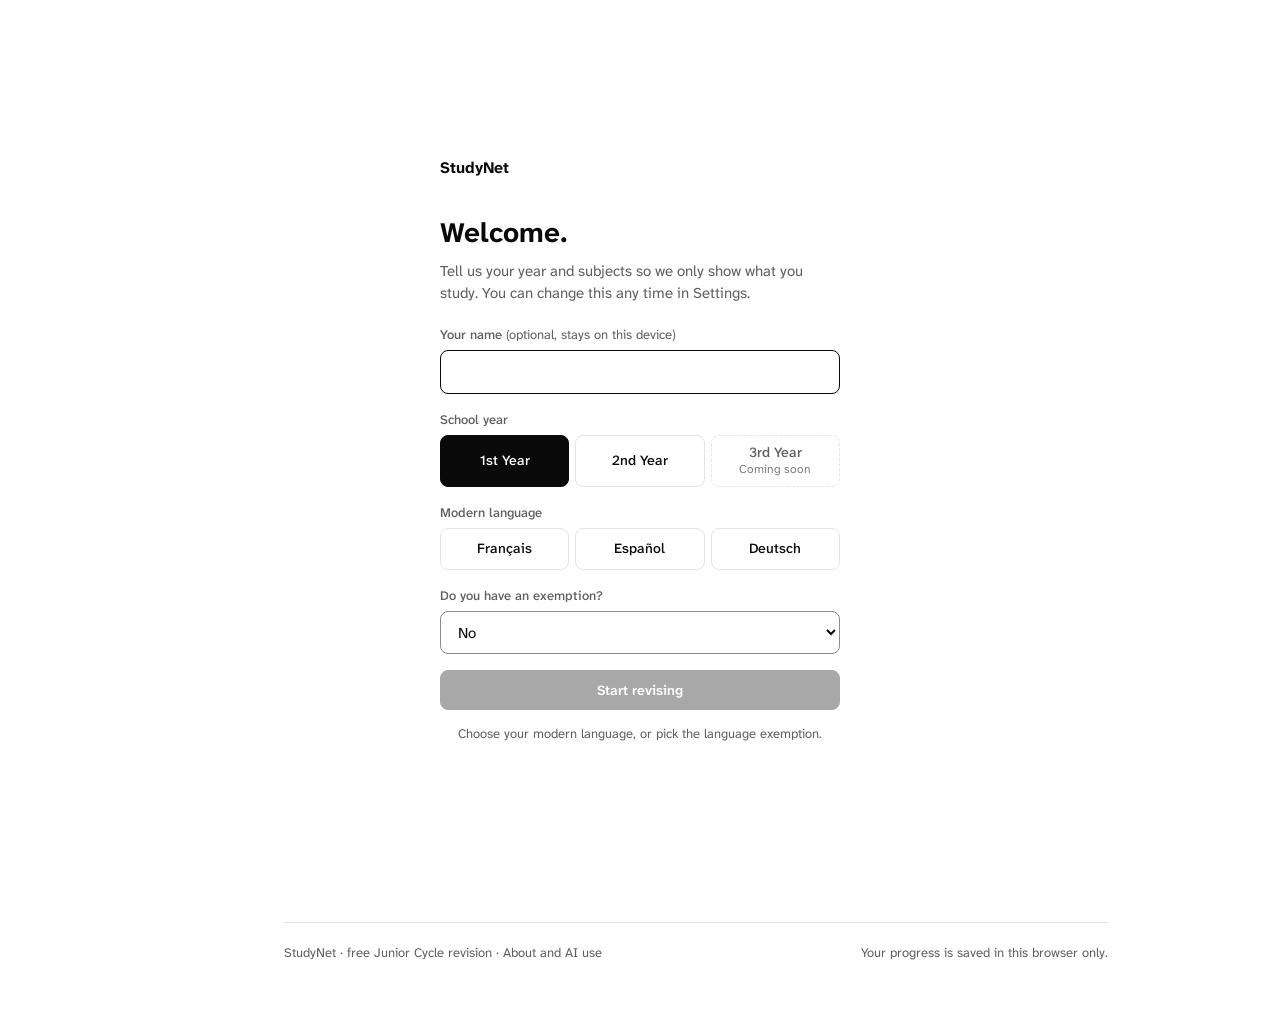
==== index.html @ ca3cd3a5 "Practice: clearing a box forgets its saved answer; clearer binse tosaigh hint Co-Authored-By: Claude" ====
<!DOCTYPE html>
<html lang="en">
<head>
<meta charset="UTF-8">
<meta name="viewport" content="width=device-width,initial-scale=1,viewport-fit=cover">
<title>StudyNet</title>
<meta name="description" content="Junior Cycle revision: notes, flashcards, quizzes and practice for each assessment.">
<link rel="manifest" href="manifest.json">
<link rel="icon" type="image/png" sizes="192x192" href="icons/icon-192.png">
<link rel="apple-touch-icon" href="icons/apple-touch-icon.png">
<meta name="theme-color" content="#ffffff">
<meta name="apple-mobile-web-app-capable" content="yes">
<meta name="apple-mobile-web-app-status-bar-style" content="default">
<link rel="preconnect" href="https://fonts.googleapis.com">
<link rel="preconnect" href="https://fonts.gstatic.com" crossorigin>
<link href="https://fonts.googleapis.com/css2?family=Atkinson+Hyperlegible+Next:wght@400..700&display=swap" rel="stylesheet">
<link rel="stylesheet" href="app.css?v=44">
<script src="shared.js?v=44"></script>
<script src="subject.js?v=44"></script>
<script src="maths.js?v=44"></script>
</head>
<body>
<noscript><p style="padding:2rem">StudyNet needs JavaScript to run.</p></noscript>

<main class="main" id="main">
  <div class="page">
    <header class="ph">
      <h1 id="greet">Hello.</h1>
      <p id="greet-sub"></p>
    </header>

    <section id="continue" class="hidden" style="margin-bottom:2.75rem"></section>

    <section class="section">
      <h2 class="h2">Your subjects <small id="subjects-note"></small></h2>
      <div class="rows" id="subjects"></div>
      <p class="muted-line" id="subjects-extra"></p>
    </section>

    <section class="section" id="qq-section">
      <h2 class="h2">Quick quiz <small>8 mixed questions from your subjects</small></h2>
      <div class="quiz">
        <div id="qq-live">
          <div class="quiz-head"><b id="qq-subject"></b><span class="num" id="qq-count"></span></div>
          <div class="progress"><i id="qq-prog" style="width:0%"></i></div>
          <div class="quiz-body"><div class="quiz-q" id="qq-q"></div><div class="opts" id="qq-opts"></div></div>
          <div class="quiz-foot"><span class="quiz-fb" id="qq-fb" role="status"></span><button type="button" class="btn primary hidden" id="qq-next"></button></div>
        </div>
        <div class="result hidden" id="qq-result" role="status"><h3 class="num" id="qq-score"></h3><p id="qq-msg"></p><button type="button" class="btn" id="qq-again"></button></div>
      </div>
    </section>

    <footer class="foot"><span>StudyNet · free Junior Cycle revision · <a class="link" href="about.html">About and AI use</a></span><span>Your progress is saved in this browser only.</span></footer>
  </div>
</main>

<!-- First-run setup -->
<div id="welcome" class="overlay full hidden">
  <div class="dialog" role="dialog" aria-modal="true" aria-labelledby="welcome-h">
    <div class="welcome-brand">StudyNet</div>
    <h1 class="welcome-h" id="welcome-h">Welcome.</h1>
    <p class="lead">Tell us your year and subjects so we only show what you study. You can change this any time in Settings.</p>
    <div id="welcome-fields"></div>
    <button type="button" class="btn primary block" id="welcome-go" disabled>Start revising</button>
    <p class="muted-line" id="welcome-hint" style="text-align:center">Choose your modern language, or pick the language exemption.</p>
  </div>
</div>

<!-- What's new -->
<div id="changelog" class="overlay hidden">
  <div class="dialog" role="dialog" aria-modal="true" aria-labelledby="cl-h" style="max-width:460px">
    <h2 id="cl-h">What’s new</h2>
    <p class="lead">November 2026</p>
    <div class="cl">
      <h3>Just added</h3>
      <ul>
        <li><b>Learn your paragraphs off by heart.</b> In the Français and Gaeilge run-throughs, press <b>Learn it off by heart</b>: read and listen, first letters only, fill the gaps, then write it from memory and see every word you missed.</li>
        <li><b>Gaeilge: exam run-through.</b> In An Scrúdú, check yourself on Spás, gramadach, mé féin and ceistfhocail, then get your two Spás answers ready with instant checks for séimhiú, urú and ag / ar.</li>
        <li><b>English is here</b> for 2nd Year: comprehension (what / how / why, parts of speech, sound images), notes on both Heaney poems, and descriptive writing from a picture prompt.</li>
        <li><b>Français: exam run-through.</b> In L’examen, work through everything on the November test, with a quick check for each part. Then get your paragraphs ready: tick off what your teacher asked for, add a photo of your copy, and check your French.</li>
        <li><b>Clearer maths steps.</b> The worked examples in Skills now say exactly what to multiply and why, step by step.</li>
        <li><b>Fairer marking.</b> Written answers get part marks for each point, and the right answer with a note in brackets now counts.</li>
        <li><b>Build your own practice exam:</b> choose how many questions, how long each one is, which kinds of question, your own time limit, and whether a calculator is allowed.</li>
        <li>A new, realistic <b>calculator</b>, with a screen that shows numbers the way a real one does. On a laptop it sits beside the page so it never covers a question.</li>
        <li><b>Maths</b> is here: practise every algebra skill from class with a new question each time, hints and worked examples, and move up from Learning to Mastered. Type answers any correct way: (x + 2)(x + 3) and (x+3)(x+2) both count.</li>
        <li><b>Practice exams</b> for every subject, laid out like your class tests. Pick your topics and length, sit the paper with or without a timer, then get it back marked like a real test, with your Junior Cycle descriptor.</li>
        <li>Maths papers give <b>method marks</b> for correct working, even if your final answer is wrong.</li>
        <li>Written answers and maths working can be marked by AI against the marking scheme. Otherwise, you tick off the scheme yourself.</li>
        <li>Science: a <b>periodic table</b> with Bohr diagrams for the first 20 elements, and much more on the structure of the atom.</li>
        <li>A <b>calculator</b> on every page: it's in the menu.</li>
        <li>A new <a class="link" href="about.html">About</a> page explains exactly how StudyNet was made and how AI is used.</li>
        <li>Each subject has its own logo and colour, and a new, easier-to-read font.</li>
      </ul>
      <h3>2nd Year</h3>
      <ul>
        <li>2nd Year content for <b>Gaeilge, Français, History, Geography and Science</b>, built around this term’s November assessments.</li>
        <li>In 2nd Year mode you can still switch back to your 1st Year topics on each subject.</li>
        <li>New <b>Notes</b> pages for each topic, plus timelines in History.</li>
      </ul>
      <h3>Easier to use</h3>
      <ul>
        <li>Jump straight to any of your subjects from the side menu (or the menu button on your phone).</li>
        <li>The home page takes you back to exactly where you left off.</li>
        <li>Open Settings from any page.</li>
        <li>Practice has a <b>Check answers</b> button and shows the right answer if you get one wrong.</li>
      </ul>
    </div>
    <div class="dialog-actions"><button type="button" class="btn primary" id="cl-ok">Got it</button></div>
  </div>
</div>

<script src="data/irish.js?v=44"></script>
<script src="data/french.js?v=44"></script>
<script src="data/history.js?v=44"></script>
<script src="data/geography.js?v=44"></script>
<script src="data/science.js?v=44"></script>
<script src="data/maths.js?v=44"></script>
<script src="data/english.js?v=44"></script>
<script>if (SN.secretUnlocked()) document.write('<script src="data/business.js?v=44"><\/script>'); // secret subject: only fetched once unlocked</script>
<script>
(function () {
  'use strict';
  var $ = function (id) { return document.getElementById(id); };
  var esc = SN.escHtml, ic = SN.ic;
  var profile = SN.getProfile();
  var SETUP_VER = '1';
  var CHANGELOG_VER = '2026-11-11-v2';

  SN.mountShell('home');

  /* ── Greeting ───────────────────────────────────────────── */
  function greet() {
    var h = new Date().getHours(), part = h < 12 ? 'morning' : h < 17 ? 'afternoon' : 'evening';
    $('greet').textContent = 'Good ' + part + (profile.name ? ', ' + profile.name : '') + '.';
    var bits = [SN.YEAR_NAMES[profile.yearMode]];
    if (profile.exempt !== 'language') bits.push(SN.LANG_NAMES[profile.lang || 'fr']);
    var s = SN.getStreak();
    bits.push(s.count ? s.count + '-day streak' : (s.studiedToday ? 'Studied today' : 'Answer a question to start a streak'));
    $('greet-sub').textContent = bits.join(' · ');
  }

  /* ── Continue where you left off ────────────────────────── */
  var MODE_LABEL = { notes: 'Notes', flashcards: 'Flashcards', quiz: 'Quiz', match: 'Match', timeline: 'Timeline', practice: 'Practice' };
  function renderContinue(my) {
    var last = SN.readJSON('sn_last', null), box = $('continue');
    var s = last && my.open.filter(function (x) { return x.id === last.subject; })[0];
    if (!s || SN.yearsFor(s, profile).indexOf(last.year) < 0) { box.classList.add('hidden'); return; }
    var href = s.href + '?y=' + last.year + '#t=' + encodeURIComponent(last.topic) + '&m=' + encodeURIComponent(last.mode);
    box.innerHTML = '<a class="row featured" href="' + href + '">' +
      SN.logo(s, 'md') +
      '<span class="row-body"><span class="row-title">Continue where you left off</span>' +
      '<span class="row-desc">' + esc(s.name) + ' · ' + esc(last.topicLabel || '') + ' · ' + (MODE_LABEL[last.mode] || '') + '</span></span>' +
      ic('chevron-right', 'icon row-chev') + '</a>';
    box.classList.remove('hidden');
  }

  /* ── Subjects ───────────────────────────────────────────── */
  function renderSubjects(my) {
    $('subjects-note').textContent = SN.YEAR_NAMES[profile.yearMode] + (profile.yearMode === '2' ? ' (1st Year topics included)' : '');
    $('subjects').innerHTML = my.open.map(function (s) {
      var y = SN.defaultYear(s, profile), data = window.SN_DATA[s.id], Y = data && data.years[y];
      var sc = SN.subjectScore(s, profile);
      var desc = Y ? (Y.topics || []).filter(function (t) { return !t.info; }).map(function (t) { return t.label; }).join(' · ') : '';
      if (sc && !sc.c) sc = null; // opened but nothing correct yet
      var unit = sc && sc.u ? sc.u : 'correct', unitLong = sc && sc.u ? sc.u : 'practice answers correct';
      var end = sc && sc.t
        ? '<span class="row-score"><b class="num">' + sc.c + '</b> / <span class="num">' + sc.t + '</span> ' + esc(unit) + '</span><span class="bar" aria-hidden="true"><i style="width:' + Math.round(sc.c / sc.t * 100) + '%"></i></span>'
        : '<span class="row-score">No practice yet</span>';
      return '<a class="row" href="' + s.href + '" data-sc="' + s.id + '">' +
        SN.logo(s, 'md') +
        '<span class="row-body"><span class="row-title">' + esc(s.name) + '</span><span class="row-desc">' + esc(desc) + '</span>' +
        '<span class="row-meta">' + (sc && sc.t ? '<b class="num">' + sc.c + '</b> / <span class="num">' + sc.t + '</span> ' + esc(unitLong) : 'No practice yet') + '</span></span>' +
        '<span class="row-end" aria-label="' + (sc && sc.t ? sc.c + ' of ' + sc.t + ' ' + unitLong : 'No practice answers yet') + '">' + end + '</span>' +
        ic('chevron-right', 'icon row-chev') + '</a>';
    }).join('');
    var extra = [];
    if (my.soon.length) extra.push('Coming soon: ' + my.soon.map(function (s) { return '<b>' + esc(s.name) + '</b>'; }).join(', ') + '.');
    my.hidden.forEach(function (h) {
      extra.push('<b>' + esc(h.s.name) + '</b> is hidden because of your ' + (h.why === 'irish' ? 'Irish' : 'modern language') + ' exemption. ' +
        '<a class="link" href="' + h.s.href + '">Open it anyway</a> or <button type="button" class="link" data-sn="settings" style="color:var(--fg)">change Settings</button>.');
    });
    $('subjects-extra').innerHTML = extra.join(' ');
    $('subjects-extra').classList.toggle('hidden', !extra.length);
  }

  /* ── Quick quiz (built from the same data as the subject pages) ── */
  var qq = [], qi = 0, qs = 0;
  function qqStart() {
    var my = SN.mySubjects(profile), pool = [];
    my.open.forEach(function (s) {
      var data = window.SN_DATA[s.id], Y = data && data.years[SN.defaultYear(s, profile)];
      if (!Y || !Y.quizzes) return;
      Object.keys(Y.quizzes).forEach(function (k) {
        var set = Y.quizzes[k];
        set.questions.forEach(function (q) { pool.push({ s: s, set: set, q: q }); });
      });
    });
    // Spread the 8 questions across subjects rather than letting one dominate.
    var bySubj = {};
    SN.shuffle(pool).forEach(function (x) { (bySubj[x.s.id] = bySubj[x.s.id] || []).push(x); });
    var ids = Object.keys(bySubj); qq = [];
    for (var r = 0; qq.length < 8 && ids.length; r++) {
      ids = ids.filter(function (id) { return bySubj[id].length; });
      ids.forEach(function (id) { if (qq.length < 8 && bySubj[id].length) qq.push(bySubj[id].shift()); });
    }
    qq = SN.shuffle(qq); qi = 0; qs = 0;
    $('qq-section').classList.toggle('hidden', !qq.length);
    $('qq-live').classList.remove('hidden'); $('qq-result').classList.add('hidden');
    if (qq.length) qqRender();
  }
  function qqRender() {
    var item = qq[qi];
    $('qq-subject').textContent = item.s.name + ' · ' + item.set.label;
    $('qq-count').textContent = (qi + 1) + ' / ' + qq.length;
    $('qq-prog').style.width = Math.round(qi / qq.length * 100) + '%';
    $('qq-q').innerHTML = SubjectApp.questionHtml(item.q);
    $('qq-fb').textContent = ''; $('qq-fb').className = 'quiz-fb';
    $('qq-next').classList.add('hidden');
    var grid = $('qq-opts'); grid.innerHTML = '';
    SubjectApp.quizOptions(item.set, item.q).forEach(function (o) {
      var b = document.createElement('button');
      b.type = 'button'; b.className = 'opt'; b.textContent = o;
      b.addEventListener('click', function () {
        SN.markStudied();
        grid.querySelectorAll('.opt').forEach(function (x) { x.disabled = true; });
        if (SubjectApp.check(o, item.q.ans)) { b.classList.add('correct'); qs++; $('qq-fb').textContent = 'Correct!'; }
        else {
          b.classList.add('wrong');
          grid.querySelectorAll('.opt').forEach(function (x) { if (SubjectApp.check(x.textContent, item.q.ans)) x.classList.add('correct'); });
          $('qq-fb').textContent = 'Answer: ' + item.q.ans[0]; $('qq-fb').className = 'quiz-fb bad';
        }
        var nx = $('qq-next');
        nx.innerHTML = qi < qq.length - 1 ? 'Next ' + ic('arrow-right') : 'See results';
        nx.classList.remove('hidden'); nx.focus();
      });
      grid.appendChild(b);
    });
  }
  $('qq-next').addEventListener('click', function () {
    qi++;
    if (qi < qq.length) { qqRender(); var f = document.querySelector('#qq-opts .opt'); if (f) f.focus(); return; }
    $('qq-live').classList.add('hidden'); $('qq-result').classList.remove('hidden');
    $('qq-score').textContent = qs + ' / ' + qq.length;
    var pct = qs / qq.length;
    $('qq-msg').textContent = pct === 1 ? 'Perfect!' : pct >= .75 ? 'Great work.' : pct >= .5 ? 'Good effort. Keep practising.' : 'Have a look at the notes for those topics, then try again.';
    $('qq-again').innerHTML = ic('reset') + ' New questions';
    $('qq-again').focus();
  });
  $('qq-again').addEventListener('click', function () { qqStart(); var f = document.querySelector('#qq-opts .opt'); if (f) f.focus(); });

  /* ── First run ──────────────────────────────────────────── */
  var welcome = $('welcome');
  function welcomeValid() {
    var lang = welcome.querySelector('[data-group="lang"] [aria-pressed="true"]');
    var ex = $('ob-exempt').value;
    var ok = !!lang || ex === 'language';
    $('welcome-go').disabled = !ok;
    $('welcome-hint').classList.toggle('hidden', ok);
  }
  function checkWelcome() {
    if (profile.setupVer === SETUP_VER) return false;
    $('welcome-fields').innerHTML = SN.profileFields(profile, 'ob');
    SN.wireProfileFields(welcome);
    welcome.addEventListener('change', welcomeValid);
    welcomeValid();
    SN.openDialog(welcome, { initialFocus: '#ob-name' });
    return true;
  }
  $('welcome-go').addEventListener('click', function () {
    SN.readProfileFields(welcome, profile, 'ob');
    profile.setupVer = SETUP_VER;
    SN.saveProfile(profile);
    try { localStorage.setItem('sn_changelog_seen', CHANGELOG_VER); } catch (e) {}
    location.reload();
  });

  /* ── What's new ─────────────────────────────────────────── */
  function checkChangelog() {
    var seen = null; try { seen = localStorage.getItem('sn_changelog_seen'); } catch (e) {}
    if (seen === CHANGELOG_VER) return;
    var cl = $('changelog');
    var close = function () { try { localStorage.setItem('sn_changelog_seen', CHANGELOG_VER); } catch (e) {} SN.closeDialog(cl); };
    $('cl-ok').onclick = close;
    cl.onclick = function (e) { if (e.target === cl) close(); };
    SN.openDialog(cl, { onEscape: close, initialFocus: '#cl-ok' });
  }

  /* ── Render ─────────────────────────────────────────────── */
  function render() {
    var my = SN.mySubjects(profile);
    greet(); renderContinue(my); renderSubjects(my);
  }
  render();
  qqStart();
  if (!checkWelcome()) checkChangelog();
  // Refresh progress when coming back from a subject page.
  window.addEventListener('pageshow', function (e) { if (e.persisted) location.reload(); });
  document.addEventListener('sn:streak', greet);
  if ('serviceWorker' in navigator) navigator.serviceWorker.register('sw.js').catch(function () {});
})();
</script>
</body>
</html>
---- app.css ----
/* StudyNet — the one stylesheet for every page.
   Monochrome UI with one colour per subject, Atkinson Hyperlegible Next, light + dark. Smallest text is .75rem (12px).
   Sections: tokens · base · shell · page header · rows · controls · activities · dialogs · responsive */

/* ── Tokens ──────────────────────────────────────────────────── */
:root{
  --bg:#fff;--fg:#0a0a0a;--muted:#5f5f5f;--border:#e4e4e4;--hover:#f4f4f4;--panel:#fafafa;
  --star:#f97316;--danger:#a30000;--line:#8c8c8c;
  --radius:8px;--radius-lg:12px;
  --font:"Atkinson Hyperlegible Next","Atkinson Hyperlegible",system-ui,-apple-system,"Segoe UI",sans-serif;
  --sc:var(--fg);--sc-ink:var(--bg);--sc-line:var(--sc);
  --sb:236px;
  color-scheme:light;
}
@media(prefers-color-scheme:dark){:root{
  --bg:#000;--fg:#f5f5f5;--muted:#9a9a9a;--border:#2a2a2a;--hover:#161616;--panel:#101010;--danger:#ff8a80;--line:#6e6e6e;color-scheme:dark;
}}
html.theme-light{--bg:#fff;--fg:#0a0a0a;--muted:#5f5f5f;--border:#e4e4e4;--hover:#f4f4f4;--panel:#fafafa;--danger:#a30000;--line:#8c8c8c;color-scheme:light;}
html.theme-dark{--bg:#000;--fg:#f5f5f5;--muted:#9a9a9a;--border:#2a2a2a;--hover:#161616;--panel:#101010;--danger:#ff8a80;--line:#6e6e6e;color-scheme:dark;}

/* ── Base ────────────────────────────────────────────────────── */
*,*::before,*::after{box-sizing:border-box;margin:0;padding:0;}
html{-webkit-text-size-adjust:100%;}
body{font-family:var(--font);background:var(--bg);color:var(--fg);min-height:100vh;display:flex;font-size:1rem;line-height:1.5;
  -webkit-font-smoothing:antialiased;}
button,input,select{font:inherit;color:inherit;}
button{cursor:pointer;background:none;border:none;}
a{color:inherit;text-decoration:none;}
::selection{background:var(--fg);color:var(--bg);}
.hidden{display:none!important;}
.sr-only{position:absolute;width:1px;height:1px;overflow:hidden;clip:rect(0 0 0 0);white-space:nowrap;}
.icon{width:1em;height:1em;display:inline-block;vertical-align:-.125em;flex-shrink:0;}
.ico{width:1em;height:1em;display:inline-block;vertical-align:-.15em;flex-shrink:0;fill:none;stroke:currentColor;stroke-width:2;stroke-linecap:round;stroke-linejoin:round;}
.num{font-variant-numeric:tabular-nums;}
a:focus-visible,button:focus-visible,[role="button"]:focus-visible,[tabindex]:focus-visible,select:focus-visible,input[type="checkbox"]:focus-visible{
  outline:2px solid var(--fg);outline-offset:2px;border-radius:var(--radius);}
.row:focus-visible,.tab:focus-visible{outline-offset:-3px;}
.overlay.full .dialog{padding:4px;}
@media(prefers-reduced-motion:reduce){*,*::before,*::after{animation-duration:.01ms!important;animation-iteration-count:1!important;transition-duration:.01ms!important;scroll-behavior:auto!important;}}

/* ── Shell: sidebar (desktop) + top bar (mobile) ────────────── */
.sb{width:var(--sb);flex-shrink:0;position:sticky;top:0;height:100vh;overflow-y:auto;
  background:var(--panel);border-right:1px solid var(--border);display:flex;flex-direction:column;padding:1.25rem .75rem 1rem;}
.sb-logo{display:block;font-weight:700;font-size:1.05rem;padding:.25rem .6rem;}
.sb-meta{font-size:.8125rem;color:var(--muted);padding:0 .6rem;margin-top:.1rem;}
.sb-nav{display:flex;flex-direction:column;gap:2px;margin-top:1.25rem;}
.sb-label{font-size:.75rem;font-weight:600;color:var(--muted);padding:1rem .6rem .35rem;}
.sb-link{display:flex;align-items:center;gap:.6rem;width:100%;padding:.45rem .6rem;border-radius:var(--radius);
  font-size:.875rem;font-weight:500;color:var(--muted);text-align:left;transition:background .15s,color .15s;min-height:36px;}
.sb-link:hover{background:var(--hover);color:var(--fg);}
.sb-link[aria-current="page"]{background:var(--bg);color:var(--fg);font-weight:600;box-shadow:0 0 0 1px var(--border);}
.sb-link .icon{width:16px;height:16px;}
.sb-link .sb-pct{margin-left:auto;font-size:.8125rem;color:var(--muted);font-weight:500;}
.sb-spacer{flex:1;min-height:1.5rem;}
.sb-foot{display:flex;flex-direction:column;gap:2px;border-top:1px solid var(--border);padding-top:.75rem;}
.sb-streak{display:flex;align-items:center;gap:.55rem;padding:.35rem .6rem .6rem;font-size:.8125rem;color:var(--muted);}
.sb-streak b{color:var(--fg);font-weight:600;}
.star{color:var(--star);}
.logo{--s:26px;width:var(--s);height:var(--s);border-radius:7px;flex-shrink:0;display:inline-flex;align-items:center;justify-content:center;
  background:var(--sc);color:var(--sc-ink);overflow:hidden;box-shadow:inset 0 0 0 1px color-mix(in srgb,var(--fg) 14%,transparent);}
.logo .icon{width:68%;height:68%;}
.logo .flag{width:100%;height:100%;display:block;}
.logo.md{--s:38px;border-radius:9px;}
.logo.lg{--s:46px;border-radius:11px;}

/* One colour per subject. It marks the subject's logo, progress bars, active tab, selected pill and year switch. */
[data-sc]{--sc-line:var(--sc);}
[data-sc="irish"]{--sc:#169b62;--sc-ink:#000;--sc-line:#12804f;}
[data-sc="french"]{--sc:#2343b5;--sc-ink:#fff;}
[data-sc="history"]{--sc:#d97706;--sc-ink:#000;}
[data-sc="geography"]{--sc:#5c9e1f;--sc-ink:#000;--sc-line:#4a8418;}
[data-sc="science"]{--sc:#1565d8;--sc-ink:#fff;}
[data-sc="maths"]{--sc:#d62f3a;--sc-ink:#fff;}
[data-sc="english"]{--sc:#f2ad1d;--sc-ink:#000;--sc-line:#b97f00;}
[data-sc="german"]{--sc:#1a1a1a;--sc-ink:#fff;}
[data-sc="spanish"]{--sc:#c60b1e;--sc-ink:#fff;}
[data-sc="business"]{--sc:#6a3fd6;--sc-ink:#fff;}
@media(prefers-color-scheme:dark){html:not(.theme-light) [data-sc="irish"],html:not(.theme-light)[data-sc="irish"]{--sc:#3cc98a;}
  html:not(.theme-light) [data-sc="french"],html:not(.theme-light)[data-sc="french"]{--sc:#7891f2;--sc-ink:#000;}
  html:not(.theme-light) [data-sc="history"],html:not(.theme-light)[data-sc="history"]{--sc:#f59e2b;}
  html:not(.theme-light) [data-sc="geography"],html:not(.theme-light)[data-sc="geography"]{--sc:#8bcf45;}
  html:not(.theme-light) [data-sc="science"],html:not(.theme-light)[data-sc="science"]{--sc:#4b93f2;--sc-ink:#000;}
  html:not(.theme-light) [data-sc="maths"],html:not(.theme-light)[data-sc="maths"]{--sc:#f0656d;--sc-ink:#000;}
  html:not(.theme-light) [data-sc="english"],html:not(.theme-light)[data-sc="english"]{--sc:#f6c445;}
  html:not(.theme-light) [data-sc="german"],html:not(.theme-light)[data-sc="german"]{--sc:#dcdcdc;--sc-ink:#000;}
  html:not(.theme-light) [data-sc="spanish"],html:not(.theme-light)[data-sc="spanish"]{--sc:#f0656d;--sc-ink:#000;}
  html:not(.theme-light) [data-sc="business"],html:not(.theme-light)[data-sc="business"]{--sc:#a68cf7;--sc-ink:#000;}
  html:not(.theme-light) [data-sc],html:not(.theme-light)[data-sc]{--sc-line:var(--sc);}}
html.theme-dark [data-sc="irish"],html.theme-dark[data-sc="irish"]{--sc:#3cc98a;}
html.theme-dark [data-sc="french"],html.theme-dark[data-sc="french"]{--sc:#7891f2;--sc-ink:#000;}
html.theme-dark [data-sc="history"],html.theme-dark[data-sc="history"]{--sc:#f59e2b;}
html.theme-dark [data-sc="geography"],html.theme-dark[data-sc="geography"]{--sc:#8bcf45;}
html.theme-dark [data-sc="science"],html.theme-dark[data-sc="science"]{--sc:#4b93f2;--sc-ink:#000;}
html.theme-dark [data-sc="maths"],html.theme-dark[data-sc="maths"]{--sc:#f0656d;--sc-ink:#000;}
html.theme-dark [data-sc="english"],html.theme-dark[data-sc="english"]{--sc:#f6c445;}
html.theme-dark [data-sc="german"],html.theme-dark[data-sc="german"]{--sc:#dcdcdc;--sc-ink:#000;}
html.theme-dark [data-sc="spanish"],html.theme-dark[data-sc="spanish"]{--sc:#f0656d;--sc-ink:#000;}
html.theme-dark [data-sc="business"],html.theme-dark[data-sc="business"]{--sc:#a68cf7;--sc-ink:#000;}
html.theme-dark [data-sc],html.theme-dark[data-sc]{--sc-line:var(--sc);}

.topbar{display:none;position:sticky;top:0;z-index:50;background:var(--bg);border-bottom:1px solid var(--border);
  padding:.6rem 1rem;align-items:center;justify-content:space-between;gap:.5rem;padding-top:max(.6rem,env(safe-area-inset-top));}
.topbar .sb-logo{padding:.25rem 0;}
.topbar-btns{display:flex;gap:.25rem;align-items:center;}
.icon-btn{display:inline-flex;align-items:center;justify-content:center;width:40px;height:40px;border-radius:var(--radius);color:var(--fg);transition:background .15s;}
.icon-btn:hover{background:var(--hover);}
.icon-btn .icon{width:19px;height:19px;}

/* ── Main column ─────────────────────────────────────────────── */
.main{flex:1;min-width:0;}
.page{max-width:920px;padding:2.25rem 3rem max(4rem,env(safe-area-inset-bottom));}
.foot{margin-top:3.5rem;padding-top:1.25rem;border-top:1px solid var(--border);font-size:.8125rem;color:var(--muted);display:flex;justify-content:space-between;gap:.5rem;flex-wrap:wrap;}

/* ── Page header ─────────────────────────────────────────────── */
.crumbs{display:flex;align-items:center;flex-wrap:wrap;gap:.35rem;font-size:.8125rem;color:var(--muted);margin-bottom:.75rem;min-height:40px;}
.crumbs a,.crumbs button{color:var(--muted);border-radius:6px;padding:0 .25rem;min-height:40px;display:inline-flex;align-items:center;}
.crumbs a:hover,.crumbs button:hover{color:var(--fg);text-decoration:underline;text-underline-offset:3px;}
.crumbs [aria-current]{color:var(--fg);font-weight:500;}
.crumbs .sep{width:14px;height:14px;opacity:.6;}
.ph{padding-bottom:1.5rem;border-bottom:1px solid var(--border);margin-bottom:2rem;}
.ph h1{font-size:2rem;font-weight:700;line-height:1.15;text-wrap:balance;}
.ph-title{display:flex;align-items:center;gap:.8rem;}
.ph p{color:var(--muted);margin-top:.35rem;font-size:.9375rem;max-width:62ch;}
.ph-row{display:flex;flex-wrap:wrap;gap:.5rem;align-items:center;margin-top:1rem;}
.chip{display:inline-flex;align-items:center;gap:.35rem;font-size:.8125rem;padding:.3rem .7rem;border-radius:6px;background:var(--hover);color:var(--muted);}
.chip b{color:var(--fg);font-weight:600;}
.seg{display:inline-flex;border:1px solid var(--border);border-radius:99px;padding:2px;gap:2px;}
.seg button{font-size:.8125rem;font-weight:500;color:var(--muted);padding:.25rem .85rem;border-radius:99px;transition:background .15s,color .15s;min-height:36px;}
.seg button:hover{color:var(--fg);}
.seg button[aria-pressed="true"]{background:var(--sc);color:var(--sc-ink);}
.exam{margin-top:1rem;font-size:.875rem;line-height:1.55;display:flex;gap:.5rem;align-items:flex-start;max-width:68ch;}
.exam .icon{width:16px;height:16px;margin-top:.15rem;}
.exam b{font-weight:600;}
.h2{font-size:1.125rem;font-weight:700;margin-bottom:.85rem;display:flex;align-items:baseline;justify-content:space-between;gap:.75rem;flex-wrap:wrap;}
.h2 small{font-size:.8125rem;font-weight:400;color:var(--muted);}
.section+.section{margin-top:2.75rem;}

/* Notice */
.notice{display:flex;gap:.65rem;align-items:flex-start;border:1px solid var(--border);background:var(--panel);border-radius:var(--radius);padding:.8rem 1rem;margin-bottom:1.5rem;font-size:.875rem;line-height:1.55;color:var(--muted);}
.notice b{color:var(--fg);font-weight:600;}
.notice .link{color:var(--fg);text-decoration:underline;text-underline-offset:2px;}
.notice .icon{width:17px;height:17px;flex-shrink:0;margin-top:.15rem;color:var(--fg);}

/* ── Rows (subjects, topics) ─────────────────────────────────── */
.rows{border:1px solid var(--border);border-radius:var(--radius-lg);overflow:hidden;}
.row{display:flex;align-items:center;gap:1rem;width:100%;padding:1rem 1.1rem;text-align:left;background:var(--bg);transition:background .15s;}
.row+.row{border-top:1px solid var(--border);}
a.row:hover,button.row:hover{background:var(--hover);}
.row-ic{width:36px;height:36px;border-radius:var(--radius);border:1px solid var(--border);display:flex;align-items:center;justify-content:center;flex-shrink:0;background:var(--bg);}
.row-ic .icon{width:18px;height:18px;}
.row-body{flex:1;min-width:0;}
.row-title{font-weight:600;font-size:.9375rem;display:flex;align-items:baseline;gap:.5rem;flex-wrap:wrap;}
.row-title small{font-weight:400;color:var(--muted);font-size:.8125rem;}
.row-desc{font-size:.8125rem;color:var(--muted);margin-top:.15rem;line-height:1.45;}
.row-tags{display:flex;gap:.3rem;flex-wrap:wrap;margin-top:.45rem;}
.tag{font-size:.8125rem;font-weight:500;padding:.05rem .45rem;border-radius:4px;background:var(--hover);color:var(--muted);}
.row-end{display:flex;flex-direction:column;align-items:flex-end;gap:.35rem;flex-shrink:0;min-width:96px;}
.row-score{font-size:.8125rem;color:var(--muted);white-space:nowrap;}
.row-score b{color:var(--fg);font-weight:600;}
.bar{width:96px;height:4px;border-radius:99px;background:var(--border);overflow:hidden;}
.bar>i{display:block;height:100%;background:var(--sc-line);border-radius:99px;}
.row-chev{width:16px;height:16px;color:var(--muted);flex-shrink:0;}
.row-meta{display:none;font-size:.8125rem;color:var(--muted);margin-top:.35rem;}
.row-meta b{color:var(--fg);font-weight:600;}
.row.featured{background:var(--fg);color:var(--bg);border-radius:var(--radius-lg);border:1px solid var(--fg);}
.row.featured:hover{background:var(--fg);opacity:.92;}
.row.featured .row-desc,.row.featured .row-chev{color:var(--bg);opacity:.72;}
.row.featured .row-ic{background:transparent;border-color:color-mix(in srgb,var(--bg) 35%,transparent);}
.muted-line{font-size:.8125rem;color:var(--muted);margin-top:.85rem;line-height:1.55;}
.muted-line b{color:var(--fg);font-weight:500;}
.muted-line .link{color:var(--fg);text-decoration:underline;text-underline-offset:2px;}

/* ── Controls ────────────────────────────────────────────────── */
.btn{display:inline-flex;align-items:center;justify-content:center;gap:.4rem;padding:.5rem 1rem;min-height:40px;border-radius:var(--radius);
  border:1px solid var(--border);background:var(--bg);color:var(--fg);font-size:.875rem;font-weight:500;transition:background .15s,opacity .15s;}
.btn:hover{background:var(--hover);}
.btn.primary{background:var(--fg);color:var(--bg);border-color:var(--fg);font-weight:600;}
.btn.primary:hover{opacity:.85;}
.btn.block{width:100%;}
.btn:disabled{opacity:.35;cursor:default;}
.btn.danger{color:var(--danger);border-color:currentColor;}
.btn.danger.primary{background:var(--danger);color:var(--bg);border-color:var(--danger);}
.btn .icon,.btn .ico{width:16px;height:16px;}
.pills{display:flex;gap:.45rem;flex-wrap:wrap;margin-bottom:1.25rem;}
.pill{font-size:.8125rem;font-weight:500;padding:.35rem .8rem;border-radius:99px;border:1px solid var(--border);color:var(--muted);transition:background .15s,color .15s,border-color .15s;min-height:40px;}
.pill:hover{background:var(--hover);color:var(--fg);}
.pill[aria-pressed="true"]{background:var(--sc);color:var(--sc-ink);border-color:var(--sc);}
.tabs{display:flex;gap:.25rem;border-bottom:1px solid var(--border);margin-bottom:1.5rem;overflow-x:auto;scrollbar-width:none;}
.tabs::-webkit-scrollbar{display:none;}
.tab{display:inline-flex;align-items:center;gap:.45rem;padding:.6rem .8rem;font-size:.875rem;font-weight:500;color:var(--muted);
  border-bottom:3px solid transparent;margin-bottom:-1px;white-space:nowrap;transition:color .15s,border-color .15s;}
.tab:hover{color:var(--fg);}
.tab[aria-selected="true"]{color:var(--fg);border-bottom-color:var(--sc-line);font-weight:600;}
.tab .icon{width:16px;height:16px;}
.field{margin-bottom:1rem;}
.field>label,.field-label{display:block;font-size:.8125rem;font-weight:500;color:var(--muted);margin-bottom:.35rem;}
.input{width:100%;padding:.6rem .8rem;border:1px solid var(--line);border-radius:var(--radius);background:var(--bg);font-size:.9375rem;min-height:42px;}
.input:focus{outline:none;border-color:var(--fg);}
select.input{appearance:auto;cursor:pointer;}
.choice{display:grid;grid-template-columns:repeat(3,1fr);gap:.4rem;}
.choice button{border:1px solid var(--border);border-radius:var(--radius);padding:.55rem .3rem;font-size:.875rem;font-weight:500;line-height:1.25;min-height:42px;transition:background .15s,border-color .15s;}
.choice button:hover:not(:disabled){background:var(--hover);}
.choice button[aria-pressed="true"]{background:var(--fg);color:var(--bg);border-color:var(--fg);}
.choice button:disabled{color:var(--muted);border-style:dashed;cursor:not-allowed;}
.choice small{display:block;font-size:.75rem;font-weight:400;opacity:.8;}

/* ── Activity picker (step 2) ────────────────────────────────── */
.acts{display:grid;grid-template-columns:repeat(auto-fill,minmax(180px,1fr));gap:.75rem;}
.act{display:flex;flex-direction:column;align-items:flex-start;gap:.5rem;padding:1.1rem;border-radius:var(--radius-lg);border:1px solid var(--border);
  text-align:left;transition:background .15s,border-color .15s;min-height:118px;}
.act:hover:not(:disabled){background:var(--hover);border-color:var(--fg);}
.act:disabled{opacity:.4;cursor:default;}
.act .icon{width:22px;height:22px;}
.act-name{font-weight:600;font-size:.9375rem;margin-top:auto;}
.act-count{font-size:.8125rem;color:var(--muted);}

/* ── Flashcards ──────────────────────────────────────────────── */
.fc-wrap{max-width:460px;}
.progress{height:3px;border-radius:99px;background:var(--border);margin-bottom:1.25rem;overflow:hidden;}
.progress>i{display:block;height:100%;background:var(--sc-line);border-radius:99px;transition:width .3s ease;}
.fc-scene{width:100%;aspect-ratio:16/10;perspective:1000px;cursor:pointer;margin-bottom:1.1rem;border-radius:var(--radius-lg);}
.fc-card{width:100%;height:100%;position:relative;transform-style:preserve-3d;transition:transform .5s cubic-bezier(.4,0,.2,1);}
.fc-card.flipped{transform:rotateY(180deg);}
.fc-face{position:absolute;inset:0;display:flex;flex-direction:column;align-items:center;justify-content:center;gap:.5rem;
  border-radius:var(--radius-lg);border:1px solid var(--border);backface-visibility:hidden;-webkit-backface-visibility:hidden;padding:1.25rem 1.5rem;text-align:center;overflow:auto;}
.fc-front{background:var(--bg);}
.fc-back{background:var(--panel);transform:rotateY(180deg);}
.fc-main{font-size:1.625rem;font-weight:700;line-height:1.25;}
.fc-front .fc-main.long{font-size:1.2rem;}
.fc-back .fc-main{font-size:1.0625rem;font-weight:600;white-space:pre-line;line-height:1.55;letter-spacing:0;}
.fc-sub{font-size:.875rem;color:var(--muted);}
.fc-hint{font-size:.75rem;color:var(--muted);margin-top:.35rem;}
.fc-controls{display:flex;gap:.5rem;align-items:center;justify-content:center;flex-wrap:wrap;}
.fc-counter{font-size:.8125rem;color:var(--muted);min-width:56px;text-align:center;}

/* ── Quiz ────────────────────────────────────────────────────── */
.quiz{max-width:680px;border:1px solid var(--border);border-radius:var(--radius-lg);overflow:hidden;}
.quiz-head{padding:.8rem 1.1rem;display:flex;justify-content:space-between;align-items:center;gap:.5rem;font-size:.8125rem;}
.quiz-head b{font-weight:600;}
.quiz-head span{color:var(--muted);}
.quiz .progress{margin:0;border-radius:0;height:2px;}
.quiz-body{padding:1.25rem 1.1rem;}
.quiz-q{font-size:1.0625rem;font-weight:500;margin-bottom:1.1rem;line-height:1.5;}
.quiz-q em{color:var(--muted);font-size:.92em;}
.opts{display:grid;grid-template-columns:1fr 1fr;gap:.55rem;}
.opt{padding:.7rem .9rem;border-radius:var(--radius);border:1px solid var(--border);font-size:.9375rem;font-weight:500;text-align:left;line-height:1.35;min-height:46px;
  transition:background .15s,color .15s,border-color .15s;}
.opt:hover:not(:disabled){background:var(--hover);}
.opt.correct{background:var(--fg);color:var(--bg);border-color:var(--fg);animation:pop .3s ease;}
.opt.wrong{opacity:.35;text-decoration:line-through;}
.opt:disabled{cursor:default;}
.quiz-foot{padding:.8rem 1.1rem;border-top:1px solid var(--border);display:flex;align-items:center;justify-content:space-between;gap:.75rem;min-height:58px;}
.quiz-fb{font-size:.875rem;}
.quiz-fb.bad{color:var(--muted);}
.result{padding:2.25rem 1.25rem;text-align:center;}
.result h3{font-size:1.75rem;font-weight:700;}
.result p{color:var(--muted);font-size:.9375rem;margin:.35rem 0 1.25rem;}

/* ── Match ───────────────────────────────────────────────────── */
.match{max-width:680px;display:grid;grid-template-columns:1fr 1fr;gap:.55rem;}
.match-col{display:flex;flex-direction:column;gap:.45rem;}
.match-h{font-size:.75rem;font-weight:600;color:var(--muted);padding:0 .2rem .1rem;}
.mt{padding:.65rem .9rem;border-radius:var(--radius);border:1px solid var(--border);font-size:.9375rem;font-weight:500;text-align:left;line-height:1.35;min-height:44px;
  transition:background .15s,color .15s,border-color .15s;}
.mt:hover:not(:disabled){background:var(--hover);}
.mt.selected{background:var(--fg);color:var(--bg);border-color:var(--fg);}
.mt.matched{opacity:.3;text-decoration:line-through;}
.mt.wrong{animation:shake .35s ease;}
.done{margin-top:1.25rem;padding:1rem;border-radius:var(--radius-lg);background:var(--panel);border:1px solid var(--border);font-size:.9375rem;font-weight:600;
  display:flex;gap:.75rem;align-items:center;justify-content:center;flex-wrap:wrap;max-width:680px;}

/* ── Timeline ────────────────────────────────────────────────── */
.tl-status{display:flex;justify-content:space-between;align-items:center;margin-bottom:1rem;flex-wrap:wrap;gap:.4rem;font-size:.8125rem;color:var(--muted);}
.tl-visual{position:relative;overflow-x:auto;margin-bottom:1.5rem;padding-bottom:.75rem;}
.tl-nodes{display:flex;position:relative;min-width:100%;justify-content:space-between;align-items:flex-start;gap:.4rem;}
.tl-nodes::before{content:"";position:absolute;left:0;right:0;top:101px;height:2px;background:var(--border);}
.tl-node{display:flex;flex-direction:column;align-items:center;gap:.35rem;min-width:100px;flex:1;position:relative;}
.tl-drop{height:88px;overflow:hidden;width:100%;max-width:136px;border:1.5px dashed var(--border);border-radius:var(--radius);padding:.4rem;
  display:flex;align-items:center;justify-content:center;font-size:.75rem;color:var(--muted);text-align:center;line-height:1.3;transition:background .15s,border-color .15s;}
.tl-drop.drag-over,.tl-nodes.picking .tl-drop:not(.filled){border-color:var(--fg);}
.tl-drop.drag-over{background:var(--hover);border-style:solid;}
.tl-drop.filled{border-style:solid;border-color:var(--fg);background:var(--fg);color:var(--bg);font-weight:600;cursor:default;}
.tl-drop.wrong{animation:shake .35s ease;}
.tl-dot{width:12px;height:12px;border-radius:50%;background:var(--bg);border:2px solid var(--fg);position:relative;}
.tl-node.filled .tl-dot{background:var(--fg);}
.tl-year{font-size:.8125rem;font-weight:700;color:var(--muted);white-space:nowrap;}
.tl-tray-label{font-size:.8125rem;font-weight:600;color:var(--muted);margin-bottom:.5rem;}
.tl-tray{display:flex;flex-wrap:wrap;gap:.5rem;min-height:60px;border:1px dashed var(--border);border-radius:var(--radius-lg);padding:.75rem;}
.tl-card{text-align:left;padding:.5rem .75rem;border:1px solid var(--border);border-radius:var(--radius);background:var(--bg);font-size:.875rem;line-height:1.35;cursor:grab;user-select:none;max-width:230px;transition:opacity .2s,background .15s;}
.tl-card:hover{background:var(--hover);}
.tl-card.dragging{opacity:.4;cursor:grabbing;}
.tl-card.placed{display:none;}
.tl-card[aria-pressed="true"]{border-color:var(--fg);background:var(--fg);color:var(--bg);}

/* ── Practice ────────────────────────────────────────────────── */
.prac-top{display:flex;align-items:center;gap:.6rem;flex-wrap:wrap;margin-bottom:1.25rem;}
.prac-intro{font-size:.9375rem;color:var(--muted);flex:1 1 100%;}
.prac-count{font-size:.8125rem;color:var(--muted);}
.prac-q{display:flex;align-items:baseline;gap:.4rem;flex-wrap:wrap;font-size:1rem;line-height:2;padding:.2rem 0;}
.prac-num{font-size:.8125rem;color:var(--muted);min-width:1.5rem;}
.prac-hint{font-size:.875rem;color:var(--muted);font-style:italic;}
.prac-inp{border:none;border-bottom:2px solid var(--line);min-height:36px;background:transparent;font-size:1rem;padding:.1rem .25rem;width:130px;outline:none;transition:border-color .2s;}
.prac-inp.wide{width:210px;}
.prac-inp:focus{border-bottom-color:var(--fg);}
.prac-inp.ok{border-bottom-color:var(--fg);font-weight:600;}
.inp-wrap{display:inline-flex;align-items:baseline;gap:.3rem;white-space:nowrap;max-width:100%;}
.tbl .inp-wrap{display:flex;}
.prac-tick{display:inline-flex;align-items:center;color:var(--fg);}
.prac-tick .ico{width:16px;height:16px;}
.prac-inp.err{animation:shake .35s ease;border-bottom-color:var(--muted);}
.prac-ans{font-size:.8125rem;color:var(--muted);}
.prac-ans b{color:var(--fg);font-weight:600;}
.rule-box{background:var(--panel);border:1px solid var(--border);border-radius:var(--radius);padding:.85rem 1rem;font-size:.875rem;line-height:1.7;margin-bottom:1rem;}
.ref-wrap{display:none;margin-bottom:1.25rem;}
.ref-wrap.open{display:block;}
.tbl-wrap{overflow-x:auto;}
.tbl{border-collapse:collapse;font-size:.9375rem;width:100%;}
.tbl th,.tbl td{border:1px solid var(--border);padding:.5rem .7rem;text-align:left;vertical-align:middle;}
.tbl thead th{background:var(--panel);font-weight:600;font-size:.8125rem;}
.tbl tbody th{font-weight:600;}
.tbl td.dim{color:var(--muted);font-size:.875rem;}
.tbl .prac-inp{width:100%;min-width:72px;font-size:.9375rem;}
.tbl.ref{font-size:.875rem;}

/* ── Notes ───────────────────────────────────────────────────── */
.notes{max-width:680px;}
.note{border:1px solid var(--border);border-radius:var(--radius-lg);padding:1.15rem 1.3rem;margin-bottom:1rem;}
.note h3,.note h2{font-size:1.0625rem;font-weight:700;margin-bottom:.6rem;}
.note p{font-size:.9375rem;line-height:1.65;margin-bottom:.55rem;}
.note ul,.note ol{padding-left:1.25rem;font-size:.9375rem;line-height:1.65;}
.note li{margin-bottom:.35rem;}
.note li::marker{color:var(--muted);}
.note b{font-weight:600;}
.note a{color:var(--fg);text-decoration:underline;text-underline-offset:3px;font-weight:600;}
.kv{display:grid;grid-template-columns:minmax(130px,max-content) 1fr;gap:.4rem 1.1rem;font-size:.9375rem;line-height:1.5;}
.kv dt{font-weight:600;}
.kv dd{color:var(--muted);}
.tip{font-size:.875rem;color:var(--muted);background:var(--panel);border-radius:var(--radius);padding:.6rem .8rem;margin-top:.7rem;line-height:1.55;}

/* ── Dialogs & drawer ────────────────────────────────────────── */
.overlay{position:fixed;inset:0;z-index:300;display:flex;align-items:center;justify-content:center;padding:1.25rem;background:rgba(0,0,0,.5);}
.overlay.full{background:var(--bg);}
html.theme-dark .overlay:not(.full){background:rgba(0,0,0,.75);}
@media(prefers-color-scheme:dark){html:not(.theme-light) .overlay:not(.full){background:rgba(0,0,0,.75);}}
.overlay.side{justify-content:flex-end;padding:0;}
.dialog{width:100%;max-width:420px;max-height:88vh;overflow-y:auto;background:var(--bg);border:1px solid var(--border);border-radius:var(--radius-lg);padding:1.5rem;
  box-shadow:0 12px 40px rgba(0,0,0,.18);}
.overlay.full .dialog{border:none;box-shadow:none;padding:0;max-width:400px;}
.drawer{width:340px;max-width:100vw;height:100%;background:var(--bg);border-left:1px solid var(--border);display:flex;flex-direction:column;}
.drawer-head{display:flex;align-items:center;justify-content:space-between;padding:1rem 1.1rem;border-bottom:1px solid var(--border);}
.drawer-head h2{font-size:1.0625rem;font-weight:700;}
.drawer-body{padding:1.25rem 1.1rem;overflow-y:auto;flex:1;}
.drawer-foot{padding:.85rem 1.1rem max(.85rem,env(safe-area-inset-bottom));border-top:1px solid var(--border);background:var(--bg);}
.menu-list{display:flex;flex-direction:column;gap:2px;}
.drawer-sec{margin-bottom:1.6rem;}
.drawer-sec h3{font-size:.8125rem;font-weight:600;color:var(--muted);margin-bottom:.7rem;}
.dialog h2{font-size:1.25rem;font-weight:700;margin-bottom:.35rem;}
.dialog .lead{color:var(--muted);font-size:.9375rem;margin-bottom:1.25rem;}
.dialog-actions{display:flex;gap:.5rem;margin-top:1.25rem;}
.dialog-actions .btn{flex:1;}
.welcome-brand{font-weight:700;font-size:1rem;margin-bottom:2rem;}
.welcome-h{font-size:1.75rem;font-weight:700;margin-bottom:.35rem;}
.avatar-row{display:flex;align-items:center;gap:.8rem;margin-bottom:1rem;}
.avatar{width:52px;height:52px;border-radius:50%;background:var(--fg);color:var(--bg);display:flex;align-items:center;justify-content:center;font-weight:700;font-size:1.15rem;overflow:hidden;background-size:cover;background-position:center;flex-shrink:0;}
.avatar svg{width:24px;height:24px;opacity:.6;}
.streak-box{border:1px solid var(--border);border-radius:var(--radius);padding:.8rem .9rem;}
.streak-top{display:flex;align-items:center;gap:.55rem;margin-bottom:.6rem;font-size:.875rem;}
.streak-top b{font-size:1rem;}
.streak-box .bar{width:100%;margin-bottom:.4rem;}
.streak-box .bar>i{background:var(--star);}
.streak-box small{font-size:.75rem;color:var(--muted);}
.cl h3{font-size:.8125rem;font-weight:600;color:var(--muted);margin:1.1rem 0 .4rem;}
.cl h3:first-child{margin-top:0;}
.cl ul{padding-left:1.2rem;font-size:.9375rem;line-height:1.6;}
.cl li{margin-bottom:.3rem;}
.cl li::marker{color:var(--muted);}

/* ── Motion ──────────────────────────────────────────────────── */
.view{animation:viewIn .2s cubic-bezier(.2,.8,.2,1) both;}
@keyframes viewIn{from{opacity:0;transform:translateY(6px);}to{opacity:1;transform:none;}}
@keyframes pop{0%{transform:scale(.97)}60%{transform:scale(1.03)}100%{transform:scale(1)}}
@keyframes shake{0%,100%{transform:translateX(0)}25%{transform:translateX(-5px)}75%{transform:translateX(5px)}}

/* ── Maths display (MX.m) ────────────────────────────────────── */
.mx{white-space:nowrap;font-variant-numeric:lining-nums;}
.mx i{font-style:italic;padding:0 .02em;}
.mx sup{font-size:.72em;line-height:0;vertical-align:.55em;}
.mfrac{display:inline-flex;flex-direction:column;vertical-align:middle;text-align:center;margin:0 .15em;line-height:1.15;font-size:.92em;}
.mfrac>span:first-child{border-bottom:1px solid currentColor;padding:0 .2em .05em;}
.mfrac>span:last-child{padding:.05em .2em 0;}
.msqrt{white-space:nowrap;}
.msqrt>span{border-top:1px solid currentColor;padding:0 .1em;margin-left:.05em;}

/* ── Worked examples, step by step (notes `steps`) ───────────── */
.steps{border:1px solid var(--border);border-radius:var(--radius-lg);padding:.9rem 1rem;margin-top:.7rem;background:var(--bg);}
.steps-q{font-weight:600;margin-bottom:.5rem;}
.steps ol{padding-left:1.3rem;display:grid;gap:.45rem;}
.steps li{line-height:1.6;}
.steps li::marker{color:var(--muted);font-weight:600;}
.steps-ctl{display:flex;align-items:center;gap:1rem;flex-wrap:wrap;margin-top:.8rem;}
.widget{margin-top:.6rem;}

/* ── Maths answer box with keypad ────────────────────────────── */
.mxin{display:grid;gap:.45rem;}
.mxin-box{font-size:1.0625rem;min-height:48px;}
.mxin-keys{display:flex;flex-wrap:wrap;gap:.35rem;}
.mxk{min-width:44px;min-height:40px;padding:0 .6rem;border:1px solid var(--border);border-radius:var(--radius);font-size:.9375rem;background:var(--bg);}
.mxk:hover{background:var(--hover);}
.mxin-pv{min-height:1.5em;font-size:.875rem;color:var(--muted);}
.mxin-pv .mx{color:var(--fg);font-size:1rem;}

/* ── Skills (IXL-style practice) ─────────────────────────────── */
.skill-pills .pill{display:inline-flex;align-items:center;gap:.45rem;}
.pill-n{font-size:.75rem;font-weight:700;min-width:1.9em;padding:.05rem .35rem;border-radius:99px;background:var(--hover);color:var(--fg);text-align:center;}
.pill[aria-pressed="true"] .pill-n{background:color-mix(in srgb,var(--sc-ink) 22%,transparent);color:inherit;}
.skill{border:1px solid var(--border);border-radius:var(--radius-lg);padding:1.25rem;display:grid;gap:1rem;}
.skill-head{display:flex;justify-content:space-between;gap:1rem;align-items:flex-start;}
.skill-t{font-size:1.125rem;font-weight:700;}
.skill-d{font-size:.875rem;color:var(--muted);}
.smart{display:flex;align-items:center;gap:.55rem;flex-shrink:0;}
.smart-n{font-size:2rem;font-weight:700;line-height:1;}
.smart-l{font-size:.75rem;color:var(--muted);line-height:1.3;}
.skill-top .progress{margin:.75rem 0 0;}
.skill-q{font-size:1.1875rem;line-height:1.7;}
.skill-q .mx{font-size:1.08em;}
.skill-form{display:grid;gap:.75rem;}
.skill-btns{display:flex;gap:.5rem;flex-wrap:wrap;}
.skill-fb:empty{display:none;}
.skill-fb{display:grid;gap:.75rem;justify-items:start;}
.skill-msg{display:flex;gap:.5rem;align-items:flex-start;font-size:.9375rem;line-height:1.55;}
.skill-msg .icon{flex-shrink:0;margin-top:.15rem;}
.skill-msg.good{font-weight:600;}
.skill-msg.bad,.skill-msg.warn{font-weight:500;}
.skill-learn{width:100%;}
.skill-learn h3{font-size:.9375rem;font-weight:700;}
.skill-foot{font-size:.8125rem;color:var(--muted);}
.prac-ans.ok{color:var(--muted);}

/* ── Periodic table (science widget) ─────────────────────────── */
.pt{display:grid;gap:1rem;}
.pt-bar{display:flex;gap:.5rem;align-items:center;flex-wrap:wrap;}
.pt-scroll{overflow-x:auto;padding-bottom:.3rem;}
.pt-grid{display:grid;gap:3px;grid-template-columns:repeat(var(--cols),minmax(var(--cell),1fr));}
.pt-el{position:relative;aspect-ratio:1;border-radius:6px;border:1px solid color-mix(in srgb,var(--fam) 55%,var(--border));background:color-mix(in srgb,var(--fam) 16%,var(--bg));
  display:flex;flex-direction:column;align-items:center;justify-content:center;line-height:1.1;padding:2px;min-height:40px;}
.pt-el:hover{background:color-mix(in srgb,var(--fam) 30%,var(--bg));}
.pt-el[aria-pressed="true"]{outline:2.5px solid var(--fg);outline-offset:1px;}
.pt-el .z{position:absolute;top:2px;left:4px;font-size:.75rem;color:var(--muted);}
.pt-el .sym{font-weight:700;font-size:1rem;}
.pt-grid.wide .pt-el .z{display:none;}
.pt-grid.wide .pt-el .sym{font-size:.875rem;}
.pt-gap{min-height:40px;}
.pt-lbl{font-size:.75rem;color:var(--muted);display:flex;align-items:flex-end;justify-content:center;padding-bottom:2px;}
.pt-key{display:flex;flex-wrap:wrap;gap:.35rem .9rem;font-size:.8125rem;color:var(--muted);}
.pt-key span{display:inline-flex;align-items:center;gap:.35rem;}
.pt-key i{width:12px;height:12px;border-radius:3px;background:color-mix(in srgb,var(--fam) 40%,var(--bg));border:1px solid var(--fam);}
.pt-detail{border:1px solid var(--border);border-radius:var(--radius-lg);padding:1.1rem;display:grid;gap:1rem;grid-template-columns:minmax(0,1fr) auto;align-items:start;}
.pt-tile{display:flex;gap:1rem;align-items:center;grid-column:1/-1;}
.pt-big{width:84px;height:84px;border-radius:10px;border:2px solid var(--fg);display:grid;place-items:center;position:relative;flex-shrink:0;background:color-mix(in srgb,var(--fam) 16%,var(--bg));}
.pt-big b{font-size:2rem;}
.pt-big .z{position:absolute;top:4px;right:7px;font-size:.8125rem;font-weight:700;}
.pt-big .a{position:absolute;bottom:4px;left:7px;font-size:.8125rem;}
.pt-name{font-size:1.25rem;font-weight:700;}
.pt-fam{font-size:.875rem;color:var(--muted);}
.pt-bohr{width:190px;max-width:100%;color:var(--fg);}
.pt-bohr .e{fill:var(--fam);stroke:var(--fg);stroke-width:.8;}
.pt-note{font-size:.875rem;color:var(--muted);grid-column:1/-1;}
[data-fam="alkali"]{--fam:#e5484d;}[data-fam="alkaline"]{--fam:#f08c00;}[data-fam="transition"]{--fam:#c99a2e;}[data-fam="post"]{--fam:#2fa3b5;}
[data-fam="metalloid"]{--fam:#35a46a;}[data-fam="nonmetal"]{--fam:#3e7be0;}[data-fam="halogen"]{--fam:#8b5cf6;}[data-fam="noble"]{--fam:#d6409f;}
[data-fam="lanthanide"]{--fam:#9a7b4f;}[data-fam="actinide"]{--fam:#8a8a8a;}[data-fam="hydrogen"]{--fam:#5b8def;}

/* ── Practice exam ───────────────────────────────────────────── */
.ex-sec{border:1px solid var(--border);border-radius:var(--radius-lg);padding:1.1rem 1.25rem;margin-bottom:1rem;}
.ex-sec h2{font-size:1rem;font-weight:700;margin-bottom:.2rem;}
.ex-sec>p{font-size:.875rem;color:var(--muted);margin-bottom:.8rem;}
.ex-opts{display:flex;flex-wrap:wrap;gap:.45rem;}
.ex-opts .pill{display:inline-flex;align-items:center;gap:.35rem;}
.ex-actions{display:flex;gap:.6rem;flex-wrap:wrap;align-items:center;margin-top:.5rem;}
.ex-meta{font-size:.875rem;color:var(--muted);}
.ex-hist{display:grid;gap:.4rem;}
.ex-hist li{list-style:none;display:flex;justify-content:space-between;gap:1rem;font-size:.875rem;padding:.55rem 0;border-bottom:1px solid var(--border);}
.ex-hist li:last-child{border-bottom:0;}
.ex-bar{position:sticky;top:0;z-index:20;display:flex;align-items:center;gap:.75rem;flex-wrap:wrap;background:var(--bg);border-bottom:1px solid var(--border);padding:.6rem 0;margin-bottom:1.25rem;}
.ex-bar .ex-time{font-weight:700;font-size:1.0625rem;}
.ex-bar .ex-time.low{color:var(--danger);}
.ex-bar .grow{flex:1;}
.pq-photo{display:flex;gap:.5rem;align-items:center;flex-wrap:wrap;font-size:.8125rem;color:var(--muted);}
.pq-photo img{max-height:80px;border-radius:6px;border:1px solid var(--border);}
.ex-res{border:1px solid var(--border);border-radius:var(--radius-lg);padding:1.4rem;margin-bottom:1.5rem;display:grid;gap:1rem;}
.ex-res-top{display:flex;gap:1.25rem;align-items:center;flex-wrap:wrap;}
.ex-res-pct{font-size:2.75rem;font-weight:700;line-height:1;}
.ex-res-desc{font-size:1.0625rem;font-weight:700;}
.ex-res .bar{max-width:none;}
.ex-topics{display:grid;gap:.5rem;}
.ex-topics div{display:grid;grid-template-columns:minmax(0,1fr) 90px 3.5rem;gap:.75rem;align-items:center;font-size:.875rem;}
.ex-code{max-width:14rem;}
.ex-row{display:grid;grid-template-columns:8.5rem minmax(0,1fr);gap:.6rem 1rem;align-items:center;margin-top:.75rem;}
.ex-row:first-of-type{margin-top:.25rem;}
.ex-row>label,.ex-lbl{font-size:.875rem;font-weight:600;}
.ex-opts .pill .ex-meta{font-size:.75rem;}
.stepper{display:inline-flex;align-items:center;gap:.4rem;}
.stepper .btn{min-width:44px;padding:0;font-size:1.125rem;}
.stepper .input{width:5rem;text-align:center;}
.ex-sum{margin:1rem 0 .25rem;font-size:.9375rem;}
html.no-calc [data-calc]{display:none!important;}
@media(max-width:600px){.ex-row{grid-template-columns:1fr;gap:.35rem;}}
.about .note ul{display:grid;gap:.5rem;}
.about .note a{text-decoration:underline;text-underline-offset:2px;}
.ex-sec.gap,.ex-actions.gap,.ex-h{margin-top:1.5rem;}
.ex-opts.gap-s{margin-top:.6rem;}
.drawer-note{font-size:.875rem;color:var(--muted);margin-bottom:.7rem;}
.skill-legend{font-size:.8125rem;color:var(--muted);margin:-.4rem 0 1rem;}
.pt-scroll.wide{position:relative;}
.pt-hint{font-size:.8125rem;color:var(--muted);}
@media(max-width:600px){
  .skill-pills{flex-wrap:nowrap;overflow-x:auto;scroll-snap-type:x proximity;padding-bottom:.25rem;}
  .skill-pills .pill{flex:none;scroll-snap-align:start;}
  .skill-btns .btn.primary{flex:1;}
  .skill{padding:1rem;}
  .pt-grid:not(.wide) .pt-el .z{display:none;}
  #calc .czctl button{width:40px;height:34px;}
  #calc .czhead{height:40px;}
}
@media(pointer:coarse){#calc .czctl button{width:40px;height:34px;}#calc .czhead{height:40px;}}
.ai-state{font-size:.8125rem;color:var(--muted);display:flex;gap:.4rem;align-items:center;}
.ai-state b{color:var(--fg);}
@media print{
  .sb,.topbar,.crumbs,.ex-bar,.foot,.mxin-keys,.pq-photo,#calc{display:none!important;}
  .main{margin:0!important;padding:0!important;}
}

/* ── Mastery ladder (maths skills) ───────────────────────────── */
.ladder{display:inline-flex;gap:2px;align-items:flex-end;vertical-align:middle;}
.ladder i{width:4px;border-radius:1px;box-shadow:inset 0 0 0 1px color-mix(in srgb,currentColor 55%,transparent);}
.ladder i:nth-child(1){height:6px;}.ladder i:nth-child(2){height:9px;}.ladder i:nth-child(3){height:12px;}.ladder i:nth-child(4){height:15px;}
.ladder i.on{background:currentColor;}
.ladder i.due{background:transparent;box-shadow:inset 0 0 0 1.5px currentColor;}
.ladder.big{gap:4px;color:var(--sc-line);}
.ladder.big i{width:9px;border-radius:2px;}
.ladder.big i:nth-child(1){height:12px;}.ladder.big i:nth-child(2){height:18px;}.ladder.big i:nth-child(3){height:24px;}.ladder.big i:nth-child(4){height:30px;}
.ladder.big i:not(.on){background:transparent;box-shadow:inset 0 0 0 1.5px var(--line);}
.mastery{display:grid;gap:.2rem;justify-items:end;flex-shrink:0;text-align:right;}
.mastery-top{display:flex;align-items:flex-end;gap:.6rem;}
.mastery-top b{font-size:1.0625rem;}
.mastery-sub{font-size:.8125rem;color:var(--muted);}
.skill-example{border:1px dashed var(--line);border-radius:var(--radius);padding:.9rem 1rem;background:var(--panel);}
.skill-example h3{font-size:.9375rem;font-weight:700;}
.skill-example .steps{background:var(--bg);}
.skill-try{font-weight:700;}
.skill-goal{font-size:.875rem;color:var(--muted);margin-top:.6rem;}
.skill-work summary{cursor:pointer;font-size:.875rem;font-weight:600;padding:.3rem 0;}
.skill-work textarea{margin-top:.4rem;}

/* ── Exam paper ──────────────────────────────────────────────── */
:root{--paper:#fff;--desk:#efefec;--rule:#cfd6dc;--grid:#dde3ea;--pen:#c8102e;}
@media(prefers-color-scheme:dark){html:not(.theme-light){--paper:#191919;--desk:#050505;--rule:#4b535a;--grid:#30363b;--pen:#ff6b6b;}}
html.theme-dark{--paper:#191919;--desk:#050505;--rule:#4b535a;--grid:#30363b;--pen:#ff6b6b;}
.desk{background:var(--desk);border-radius:var(--radius-lg);padding:1.5rem;margin:0 -0.25rem;}
.sheet{background:var(--paper);max-width:820px;margin:0 auto;padding:2.5rem 2.75rem 2rem;border:1px solid var(--border);box-shadow:0 1px 2px rgba(0,0,0,.06),0 8px 24px rgba(0,0,0,.06);}
.sheet-cover{border-bottom:2px solid var(--fg);padding-bottom:1.5rem;margin-bottom:.5rem;}
.cover-top{display:flex;justify-content:space-between;gap:1rem;font-size:.8125rem;font-weight:600;letter-spacing:.04em;text-transform:uppercase;color:var(--muted);flex-wrap:wrap;}
.cover-title{display:flex;align-items:center;gap:.8rem;margin:1.2rem 0 .3rem;}

.cover-sub{font-size:.9375rem;color:var(--muted);}
.cover-grid{display:grid;grid-template-columns:minmax(0,1fr) auto;gap:1.5rem;margin-top:1.4rem;align-items:start;}
.cover-ins{border:1.5px solid var(--fg);padding:.9rem 1.1rem;}
.cover-ins h2{font-size:.875rem;font-weight:700;text-transform:uppercase;letter-spacing:.04em;margin-bottom:.4rem;}
.cover-ins ul{padding-left:1.1rem;display:grid;gap:.25rem;font-size:.9375rem;}
.cover-marks{border-collapse:collapse;font-size:.875rem;min-width:170px;}
.cover-marks th,.cover-marks td{border:1.5px solid var(--fg);padding:.3rem .7rem;text-align:left;}
.cover-marks thead th{font-weight:700;}
.cover-marks td{min-width:5.5rem;text-align:right;}
.cover-marks tr.tot th,.cover-marks tr.tot td{font-weight:700;}
.cover-code{margin-top:1rem;font-size:.8125rem;color:var(--muted);}
.pen{color:var(--pen);font-weight:700;font-size:1.12em;}
.blank-mark{display:inline-block;width:1.6rem;}
.tag-right{display:inline-block;margin-left:.4rem;font-size:.75rem;font-weight:700;padding:.05rem .4rem;border:1.5px solid var(--pen);color:var(--pen);border-radius:4px;}
.cover-h{font-size:2rem;font-weight:700;line-height:1.1;}
.sb-link[aria-pressed="true"]{background:var(--hover);color:var(--fg);font-weight:600;}
.of{color:var(--muted);}
.qn{padding:1.6rem 0 .6rem;border-bottom:1px solid var(--border);}
.qn:last-of-type{border-bottom:0;}
.qn-head{display:flex;justify-content:space-between;align-items:baseline;gap:1rem;margin-bottom:.9rem;}
.qn-head h2{font-size:1.1875rem;font-weight:700;}
.qn-marks{font-size:.9375rem;font-weight:600;white-space:nowrap;}
.qp{display:grid;grid-template-columns:2.2rem minmax(0,1fr);gap:.4rem;margin-bottom:1.3rem;}
.qp-l{font-weight:700;}
.qp-b{display:grid;gap:1rem;min-width:0;}
.qp-stem{line-height:1.65;}
.qs{display:grid;grid-template-columns:minmax(0,1fr) 3.5rem;gap:.75rem;align-items:start;}
.qs.has-l{grid-template-columns:2.2rem minmax(0,1fr) 3.5rem;}
.qs-l{color:var(--muted);font-weight:600;}
.qs-b{display:grid;gap:.6rem;min-width:0;}
.qs-m{text-align:right;font-size:.875rem;font-weight:600;white-space:nowrap;}
.pq-q{line-height:1.65;}
.blank{display:inline-block;min-width:5rem;border-bottom:1.5px solid var(--fg);margin:0 .2rem;}
/* answer spaces */
.line-in{width:100%;max-width:28rem;border:0;border-bottom:1.5px solid var(--line);background:transparent;padding:.35rem .15rem;font-size:1rem;min-height:40px;}
.line-in:focus{outline:none;border-bottom-color:var(--fg);box-shadow:0 2px 0 0 var(--fg);}
.blank-in{border:0;border-bottom:1.5px solid var(--line);background:transparent;width:8rem;padding:.15rem .2rem;font-size:1rem;margin:0 .2rem;}
.blank-in:focus{outline:none;border-bottom-color:var(--fg);}
.ruled{display:block;width:100%;border:0;border-top:1px solid var(--rule);background:transparent repeating-linear-gradient(to bottom,transparent 0,transparent calc(2.1rem - 1px),var(--rule) calc(2.1rem - 1px),var(--rule) 2.1rem);
  line-height:2.1rem;padding:0 .3rem;font:inherit;font-size:1rem;resize:vertical;min-height:6.3rem;}
.ruled:focus{outline:2px solid var(--fg);outline-offset:3px;}
.ruled.shown{min-height:0;padding-bottom:.1rem;}
.grid-box{border:1.5px solid var(--line);background-color:var(--paper);background-image:linear-gradient(var(--grid) 1px,transparent 1px),linear-gradient(90deg,var(--grid) 1px,transparent 1px);background-size:1.2rem 1.2rem;}
.grid-box textarea{display:block;width:100%;min-height:8.4rem;border:0;background:transparent;font:inherit;font-size:1rem;line-height:1.2rem;padding:.6rem .7rem;resize:vertical;}
.grid-box textarea:focus{outline:2px solid var(--fg);outline-offset:2px;}
.grid-box.shown{padding:.6rem .7rem;line-height:1.8;}
.ans-line{display:grid;grid-template-columns:auto minmax(0,1fr);gap:.6rem;align-items:start;}
.ans-l{font-weight:700;padding-top:.7rem;}
.ans-v{padding-top:.5rem;border-bottom:1.5px solid var(--line);min-height:2.2rem;}
.line-v{border-bottom:1.5px solid var(--line);padding:.35rem .15rem;max-width:28rem;min-height:2.2rem;}
.blank-v{border-bottom:1.5px solid var(--line);padding:0 .3rem;margin:0 .2rem;font-weight:600;}
.tick-ins{font-size:.875rem;color:var(--muted);}
.tick-row{display:flex;flex-wrap:wrap;gap:.5rem 1.4rem;}
.tick{display:inline-flex;align-items:center;gap:.55rem;min-height:44px;cursor:pointer;line-height:1.35;}
.tick input{position:absolute;opacity:0;width:1px;height:1px;}
.tick-box{width:22px;height:22px;border:1.5px solid var(--fg);flex-shrink:0;position:relative;}
.tick input:checked+.tick-box::after,.tick.on .tick-box::after,.tick-mark::after{content:"";position:absolute;left:6px;top:1px;width:6px;height:12px;border:solid var(--fg);border-width:0 2.5px 2.5px 0;transform:rotate(45deg);}
.tick input:focus-visible+.tick-box{outline:2px solid var(--fg);outline-offset:3px;}
.tick-mark{display:inline-block;width:14px;height:14px;position:relative;vertical-align:-1px;}
.tick-mark::after{left:4px;top:0;width:4px;height:9px;border-width:0 2px 2px 0;}
.marked .tick.right .tick-box{border:2.5px solid var(--pen);}
/* marking */
.mark .pen{font-size:1.25rem;}
.mark.right .pen::before,.mark.wrong .pen::before,.mark.part .pen::before{content:"";display:inline-block;width:10px;height:6px;margin-right:9px;vertical-align:4px;}
.mark.right .pen::before{width:6px;height:12px;border:solid var(--pen);border-width:0 2.5px 2.5px 0;transform:rotate(45deg);vertical-align:2px;}
.mark.wrong .pen::before{width:12px;height:2.5px;background:var(--pen);transform:rotate(-30deg);}
.mark.part .pen::before{width:10px;height:10px;border:2.5px solid var(--pen);border-radius:50%;vertical-align:1px;}
.examiner{border-left:3px solid var(--pen);padding:.5rem .8rem;background:color-mix(in srgb,var(--pen) 6%,var(--paper));font-size:.9rem;line-height:1.55;display:grid;gap:.45rem;}
.examiner ul{padding-left:1.1rem;}
.examiner details summary{cursor:pointer;}
.examiner .steps{margin-top:.4rem;}
.sheet-end{text-align:center;font-size:.8125rem;font-weight:600;letter-spacing:.06em;text-transform:uppercase;color:var(--muted);padding-top:1.5rem;}
.mk-self{border:0;display:grid;gap:.2rem;}
.mk-self legend{font-weight:600;margin-bottom:.2rem;}
.desk .ex-bar{margin:-1.5rem -1.5rem 1.5rem;padding:.6rem 1.5rem;}
@media(max-width:700px){
  .desk{padding:0;background:none;margin:0;}
  .sheet{padding:1.25rem 1rem;border:0;box-shadow:none;}
  .cover-grid{grid-template-columns:1fr;}
  .cover-h{font-size:1.6rem;}
  .qp{grid-template-columns:1.6rem minmax(0,1fr);}
  .qs{grid-template-columns:minmax(0,1fr) 2.4rem;}
  .qs.has-l{grid-template-columns:1.6rem minmax(0,1fr) 2.4rem;gap:.4rem;}
  .ex-bar{gap:.5rem;}
  .ex-bar .ex-print{display:none;}
  .skill-head{flex-direction:column;}
  .mastery{justify-items:start;text-align:left;}
}
@media print{
  html,html.theme-dark{--bg:#fff;--paper:#fff;--desk:#fff;--fg:#000;--muted:#444;--line:#777;--border:#bbb;--rule:#bbb;--grid:#ddd;--pen:#c8102e;color-scheme:light;}
  body{background:#fff;color:#000;}
  .sheet{-webkit-print-color-adjust:exact;print-color-adjust:exact;}
  .ex-actions,.cover-code{display:none!important;}
  .sheet-cover{break-after:avoid;}
  .qp{break-inside:avoid;}
  .desk{background:none;padding:0;}
  .sheet{border:0;box-shadow:none;padding:0;max-width:none;}
  .qn{break-inside:avoid-page;}
  .ex-res,.pq-photo,.mxin-keys,.mxin-pv{display:none!important;}
}
.ex-ta{width:100%;min-height:96px;padding:.6rem .8rem;border:1px solid var(--line);border-radius:var(--radius);background:var(--bg);font:inherit;font-size:.9375rem;line-height:1.55;resize:vertical;}
.mk-by{font-size:.8125rem;color:var(--muted);}
.mk-model{color:var(--muted);}
.mk-model b{color:var(--fg);}
.mk-self label{display:flex;gap:.5rem;align-items:center;cursor:pointer;min-height:40px;}
.mk-self input{accent-color:var(--fg);flex-shrink:0;}

/* ── Scientific calculator (calc.js). Everything is scoped under #calc.
   Key legends copy a physical keypad, so they scale with the panel (− / + buttons) instead of following the .75rem minimum.
   Sizes are in em of the panel font-size (the - / + buttons change it). 1 photo pixel = 0.1em,
   1 LCD pixel = 0.1em (the LCD dot area is 192 x 63 pixels = 19.2em x 6.3em). */
#calc{position:fixed;right:16px;bottom:10px;z-index:2147480000;font-size:11px;width:25.4em;margin:0;padding:0;
  color:#f2f2f4;font-family:var(--font);font-weight:400;font-style:normal;line-height:normal;letter-spacing:0;
  text-align:left;text-transform:none;user-select:none;-webkit-user-select:none;outline:none;filter:drop-shadow(0 .8em 1.4em rgba(0,0,0,.45))}
#calc *,#calc *::before,#calc *::after{box-sizing:border-box}
#calc i{font-style:italic}
#calc b{font-weight:inherit}
#calc button{font-family:inherit;font-size:1em;text-transform:none;letter-spacing:0;min-width:0;min-height:0}
/* ---------- title bar ---------- */
#calc .czhead{height:2.1em;margin:0 3em;padding:0 .4em 0 1em;display:flex;align-items:center;justify-content:space-between;
  background:linear-gradient(#3a3c43,#26272c);border-radius:.9em .9em 0 0;cursor:move;touch-action:none;color:#c9cad0;font-size:1em}
#calc .czttl{font-size:.75rem;font-weight:600;letter-spacing:.02em}
#calc .czctl{display:flex;gap:.3em}
#calc .czctl button{width:1.9em;height:1.55em;padding:0;margin:0;border:0;border-radius:.35em;background:#4a4c55;color:#fff;font-size:1em;line-height:1;cursor:pointer}
#calc .czctl button:hover{background:#5d606b}
/* ---------- body ---------- */
#calc{--czgrain:url("data:image/svg+xml;utf8,<svg xmlns='http://www.w3.org/2000/svg' width='140' height='140'><filter id='g'><feTurbulence type='fractalNoise' baseFrequency='.85' numOctaves='3' stitchTiles='stitch'/><feColorMatrix values='0 0 0 0 1 0 0 0 0 1 0 0 0 0 1 0 0 0 .55 -.18'/></filter><rect width='100%25' height='100%25' filter='url(%23g)'/></svg>")}
#calc .czbody{position:relative;width:25.4em;height:54.9em;border-radius:2.3em 2.3em 3.8em 3.8em;
  background:
    var(--czgrain),
    repeating-linear-gradient(45deg,rgba(255,255,255,.022) 0 .05em,transparent .05em .26em) 0 18em/100% 37em no-repeat,
    repeating-linear-gradient(-45deg,rgba(0,0,0,.09) 0 .05em,transparent .05em .26em) 0 18em/100% 37em no-repeat,
    radial-gradient(130% 70% at 50% 0%,#323338 0%,#2a2b30 45%,#232428 100%);
  background-size:140px 140px,100% 37em,100% 37em,100% 100%;
  box-shadow:inset 0 0 0 .1em #55575f,inset 0 0 0 .32em #2a2b31,inset .25em .3em .4em rgba(255,255,255,.07),inset -.2em -.5em .9em rgba(0,0,0,.5)}
#calc .czbody::before{content:'';position:absolute;inset:.12em;border-radius:inherit;pointer-events:none;
  background:linear-gradient(100deg,rgba(255,255,255,.06) 0%,transparent 18%,transparent 82%,rgba(0,0,0,.18) 100%)}
#calc:focus .czbody{box-shadow:inset 0 0 0 .12em #4b4d56,inset 0 .25em .35em rgba(255,255,255,.08),inset 0 -.4em .8em rgba(0,0,0,.45),0 0 0 .18em rgba(110,160,255,.55)}
#calc .czbrand{position:absolute;left:1.55em;top:1.2em;display:flex;align-items:center;gap:.32em;font:800 1.18em/1 var(--font);letter-spacing:.01em;color:#ececee;
  text-shadow:0 .04em 0 rgba(0,0,0,.6)}
#calc .czmark{width:1.55em;height:1.55em;color:#ececee;filter:drop-shadow(0 .04em 0 rgba(0,0,0,.6))}
#calc .czmodel{position:absolute;left:4.3em;top:6.5em;font:600 .62em/1 var(--font);letter-spacing:.16em;color:#b9bac2}
#calc .czsolar{position:absolute;left:11.1em;top:1.25em;width:11.6em;height:4.8em;padding:.42em;border-radius:.45em;
  background:linear-gradient(#17171a,#222327);box-shadow:inset 0 .08em .15em rgba(0,0,0,.8),0 .06em 0 rgba(255,255,255,.08);display:flex;gap:.08em}
#calc .czsolar i{flex:1;background:linear-gradient(170deg,#6b5141 0%,#4d3a2e 45%,#3d2d23 100%);box-shadow:inset 0 0 .25em rgba(0,0,0,.45)}
#calc .czsolar i:first-child{border-radius:.15em 0 0 .15em}#calc .czsolar i:last-child{border-radius:0 .15em .15em 0}
#calc .czbezel{position:absolute;left:1.5em;top:7.05em;width:22.4em;height:9.9em;border-radius:.7em .7em 1em 1em;padding:.85em .95em;
  background:linear-gradient(#1c1d21,#26272c);box-shadow:inset 0 .1em .2em rgba(0,0,0,.9),0 .08em 0 rgba(255,255,255,.07)}
#calc .czglass{position:relative;width:20.5em;height:8.2em;border-radius:.15em;
  background:linear-gradient(176deg,#c6ccc0 0%,#bcc3b6 55%,#b1b8ab 100%);box-shadow:inset 0 .12em .4em rgba(0,0,0,.5),inset 0 0 1.4em rgba(0,0,0,.1)}
#calc .czbezel::after{content:'';position:absolute;inset:.85em .95em;border-radius:.15em;pointer-events:none;z-index:2;
  background:linear-gradient(118deg,rgba(255,255,255,.2) 0%,rgba(255,255,255,.07) 32%,transparent 33%,transparent 70%,rgba(255,255,255,.05) 100%)}
#calc .czglass::after{content:'';position:absolute;inset:0;pointer-events:none;border-radius:.15em;
  background:repeating-linear-gradient(0deg,rgba(0,0,0,.05) 0 .015em,transparent .015em .1em),repeating-linear-gradient(90deg,rgba(0,0,0,.05) 0 .015em,transparent .015em .1em)}
/* ---------- LCD ---------- */
#calc .czscr{--czink:.68;--czbg:#bac3be;position:absolute;left:.65em;top:.45em;width:19.2em;height:6.3em;overflow:hidden;
  color:rgba(16,20,14,var(--czink));font-family:'SN CW','SN LCD','Courier New',Courier,monospace;font-weight:400;font-variant-numeric:tabular-nums lining-nums;
  text-shadow:.05em .07em 0 rgba(0,0,0,.1);line-height:1;-webkit-font-smoothing:none;font-smooth:never}
#calc .czpix{position:absolute;inset:0;width:100%;height:100%;image-rendering:pixelated;image-rendering:crisp-edges;pointer-events:none;z-index:2;
  opacity:calc(var(--czink) + .12);filter:drop-shadow(.05em .07em 0 rgba(0,0,0,.12))}
#calc .czscr:not(.czpixon) .czpix{display:none}
#calc .czpix4{image-rendering:auto}
#calc .czcurc{animation:czblink 1.06s steps(1) infinite}
#calc .czstc{position:absolute;left:.65em;top:.12em;width:19.2em;height:.8em;pointer-events:none;z-index:3;--czink:.68;opacity:calc(var(--czink) + .12)}
#calc .czscr.czpixon .czcur::after,#calc .czscr.czpixon .czcur::before{animation:none}
#calc .czscr.czpixon>.czstat,#calc .czscr.czpixon>.czmain{opacity:0}
/* Pixel gaps over the lit segments, like the dot-matrix screen in the calculator's manual. */
#calc .czscr::after{content:'';position:absolute;inset:0;pointer-events:none;z-index:3;
  background:repeating-linear-gradient(0deg,rgba(188,195,182,.55) 0 .016em,transparent .016em .1em),repeating-linear-gradient(90deg,rgba(188,195,182,.55) 0 .016em,transparent .016em .1em)}
#calc .czscr.czoff .czstat,#calc .czscr.czoff .czmain{display:none}
#calc .czstat{position:absolute;left:0;top:0;width:100%;height:.8em}
#calc .czi{position:absolute;top:0;height:.8em;display:flex;align-items:center}
#calc .czic{font:700 .62em/1 Arial,Helvetica,sans-serif;display:inline-flex;align-items:center;gap:.1em}
#calc .czic.czinv{background:rgba(18,22,20,var(--czink));color:var(--czbg);padding:.04em .16em;border-radius:.06em}
#calc .czic.czsm{font-size:.52em;letter-spacing:.02em}
#calc .czic.czar{font-size:.6em}
#calc .czic.czsto .czinv{background:rgba(18,22,20,var(--czink));color:var(--czbg);padding:0 .12em;font-style:italic}
#calc .czic.czpause{padding:.12em .2em;gap:.18em}#calc .czic.czpause b{display:block;width:.2em;height:.62em;background:var(--czbg)}
#calc .czmicon{width:1.45em;height:.95em;display:block}
#calc .czmain{position:absolute;inset:0}
/* natural display */
#calc .czin{position:absolute;left:0;right:0;top:.8em;height:3.6em;overflow:hidden}
#calc .czin2{position:relative;top:.8em;height:auto;min-height:2em}
#calc .czinr{position:absolute;left:0;top:0;white-space:nowrap;font-size:1.4em;line-height:1;padding-top:.143em}
#calc .czin.czmoreR::after{content:'▸';position:absolute;right:0;top:.2em;font-size:.9em}
#calc .czout{position:absolute;left:0;right:0;bottom:0;height:3.4em;display:flex;justify-content:flex-end;align-items:flex-end;overflow:hidden}
#calc .czoutr{white-space:nowrap;font-size:1.4em;line-height:1.072;flex:none}
#calc .czout.czclip{justify-content:flex-start;padding-right:.9em}
#calc .czout.czclip::after{content:'▶';position:absolute;right:0;bottom:.15em;font-size:.95em;background:var(--czbg)}
#calc .czfr{display:inline-flex;flex-direction:column;align-items:stretch;vertical-align:middle;text-align:center;margin:0 .06em;line-height:1}
#calc .czfn{border-bottom:.0715em solid currentColor;padding:0 .0715em .0715em;white-space:nowrap}
#calc .czfd{padding:.0715em .0715em 0;white-space:nowrap}
#calc .czrt{display:inline-block;position:relative;padding-left:.48em;white-space:nowrap}
#calc .czrs{position:absolute;left:0;top:.02em;bottom:0;width:.5em;height:auto;overflow:visible}
#calc .czrb{display:inline-block;border-top:.0715em solid currentColor;padding:.143em .0715em 0 .0715em}
#calc .czri{position:absolute;left:-.143em;top:-.215em;font-size:1em;line-height:1;font-family:'SN LCD Small',monospace}
#calc .czri+.czrs{left:.12em}
#calc .czrt:has(.czri){padding-left:.62em}
#calc .czsup{font-size:1em;vertical-align:.5em;line-height:0;white-space:nowrap;font-family:'SN LCD Small',monospace}
#calc .czsupt{display:inline-block;line-height:1;vertical-align:.429em}
#calc .czsub{font-size:1em;vertical-align:-.215em;line-height:0;font-family:'SN LCD Small',monospace}
#calc .czsb{font-size:1em;vertical-align:-.215em;line-height:0;font-family:'SN LCD Small',monospace}
#calc .czsup .czv,#calc .czsup .cze,#calc .czsup .czpi,#calc .czsub .czv,#calc .czri .czv{font-family:'SN LCD Small',monospace}
#calc .czab{display:inline-block;border-left:.143em solid currentColor;border-right:.143em solid currentColor;padding:0 .143em;margin:0 .0715em}
#calc .czbx{display:inline-block;position:relative;width:.643em;height:.858em;border:.0715em solid currentColor;vertical-align:0;margin:0 .0715em}
#calc .czbx .czcur{position:absolute;left:.08em;top:-.05em}
#calc .czdot{position:relative;display:inline-block}
#calc .czdot::before,#calc .czdotb::before{content:'';position:absolute;left:50%;top:-.215em;width:.143em;height:.143em;margin-left:-.0715em;background:currentColor}
#calc .czx10{font-size:1em;font-family:'SN LCD Small',monospace}
#calc .czpc{font-weight:900;font-family:Georgia,'Times New Roman',serif}
#calc .czng,#calc .czmi{display:inline-block}
#calc .czpi,#calc .cze,#calc .czv,#calc .czscr i{font-family:'SN LCD Italic','SN CW',Georgia,serif;font-style:normal}
#calc .czfl{display:inline-block;width:.429em;height:.572em;border-right:.143em solid currentColor;border-bottom:.143em solid currentColor;margin:0 .0715em}
#calc .czcur{display:inline-block;position:relative;width:0;height:.858em;vertical-align:0}
#calc .czcur::after{content:'';position:absolute;left:-.04em;top:0;width:.12em;height:1em;background:currentColor;animation:czblink 1s steps(1) infinite}
#calc .czcur.czov::after{top:auto;bottom:-.08em;width:.6em;height:.12em}
#calc .czcur.czinc::after{width:.12em;box-shadow:.12em 0 0 0 currentColor;height:.7em;top:.3em}
#calc .czcur.czinc::before{content:'';position:absolute;left:-.04em;top:0;width:.45em;height:.12em;background:currentColor}
@keyframes czblink{50%{opacity:0}}
/* linear display */
#calc .czln{position:relative;padding-top:.8em;font-size:1.4em;line-height:1;white-space:normal;word-break:break-all;overflow-wrap:anywhere}
#calc .czln{padding-top:0;margin-top:.5em}
#calc .czlr{font-size:1.4em;line-height:1;text-align:right;white-space:nowrap;overflow:hidden}
#calc .czlr2{display:flex;justify-content:space-between;font-size:1.4em;line-height:1}
#calc .czln.czsmall,#calc .czlr.czsmall{font-size:1em;font-family:'SN LCD Small',monospace}
#calc .czidle{position:absolute;right:0;bottom:0;text-align:right;font-size:1.4em;line-height:1}
/* menus */
#calc .czmenu{position:absolute;inset:0;padding:.143em 0 0 .0715em;font-size:1.4em;line-height:1.072em}
#calc .czml{height:1.072em;white-space:nowrap;overflow:hidden}
#calc .czm2{display:grid;grid-template-columns:1fr 1fr;align-content:start}
#calc .czsel{background:rgba(18,22,20,var(--czink));color:var(--czbg)}
#calc .czsubar{position:absolute;right:.75em;top:-.05em;font-size:.8em}
#calc .czsb2{position:absolute;right:0;width:.32em;background:rgba(18,22,20,var(--czink));border-radius:.1em}
#calc .czrt2{float:right}

/* main menu */
#calc .czmm{position:absolute;left:0;right:0;top:.35em;display:flex;justify-content:space-between;padding:0 .1em}
#calc .czmmi{position:relative;width:4.5em;height:2.8em;border-right:.1em solid rgba(18,22,20,var(--czink));border-bottom:.1em solid rgba(18,22,20,var(--czink));display:flex;align-items:center;justify-content:center;padding-right:.6em}
#calc .czmmi svg{width:3.1em;height:2.3em;display:block}
#calc .czmmi.czsel{background:rgba(18,22,20,var(--czink));color:var(--czbg)}
#calc .czmmn{position:absolute;right:.05em;bottom:.05em;font:700 .75em/1 Arial,sans-serif;background:rgba(18,22,20,var(--czink));color:var(--czbg);padding:0 .12em}
#calc .czmmi.czsel .czmmn{background:var(--czbg);color:rgba(18,22,20,1)}
#calc .czmml{position:absolute;left:.1em;bottom:.15em;font-size:1.5em;line-height:1.1}
/* small-font screens */
#calc .czgrid{position:absolute;left:0;right:0;top:.85em;display:grid;font:700 .92em/1.15 Arial,Helvetica,sans-serif;text-shadow:none}
#calc .czg1{grid-template-columns:1.6em 5.6em}
#calc .czg2{grid-template-columns:1.6em 5em 5em}
#calc .czg3{grid-template-columns:1.6em 4.7em 4.7em 4.7em}
#calc .czgrid>span{height:1.15em;white-space:nowrap;overflow:hidden}
#calc .czrn{text-align:right;padding-right:.2em;border-right:.1em solid rgba(18,22,20,var(--czink));font-size:.85em;line-height:1.35}
#calc .czgh{text-align:center;font-weight:400;font-size:.85em;border-right:.1em solid rgba(18,22,20,var(--czink))}
#calc .czgc{text-align:right;padding-right:.25em;border-right:.1em solid rgba(18,22,20,var(--czink))}
#calc .czbot{position:absolute;left:0;right:0;bottom:0;text-align:right;font-size:1.65em;line-height:1;white-space:nowrap;overflow:hidden}
#calc .czbot.czbotl{text-align:left}
#calc .czrcl{position:absolute;inset:0;padding:.15em .2em 0;display:grid;grid-template-columns:1fr 1fr;align-content:start;font:700 .95em/1.25 Arial,Helvetica,sans-serif;text-shadow:none}
#calc .czrcl>span{white-space:nowrap;overflow:hidden}
#calc .czlist{position:absolute;left:3em;top:.15em;right:.6em;font:700 .95em/1.07 Arial,Helvetica,sans-serif;text-shadow:none}
#calc .czlist>div{white-space:nowrap;overflow:hidden}
#calc .czlk{display:inline-block;min-width:3.6em}
#calc .czratio{position:absolute;left:0;right:0;top:2.3em;display:flex;justify-content:center;align-items:flex-end;font:700 1em/1.2 Arial,Helvetica,sans-serif;text-shadow:none}
#calc .czrc{min-width:3.3em;text-align:right;border-bottom:.1em solid rgba(18,22,20,var(--czink));padding:0 .1em}
#calc .czrsep{padding:0 .3em}
/* ---------- keys ---------- */
#calc .czk{position:absolute;margin:0;padding:0;border:0;outline:none;cursor:pointer;display:flex;align-items:center;justify-content:center;
  color:#f5f5f7;font-family:var(--font);line-height:1;-webkit-tap-highlight-color:transparent;transition:transform .05s,box-shadow .05s,filter .05s}
#calc .czkl{display:inline-flex;align-items:center;white-space:nowrap;pointer-events:none;position:relative;z-index:1}
#calc .czk::after{content:'';position:absolute;inset:0;border-radius:inherit;pointer-events:none;background:var(--czgrain);background-size:140px 140px;opacity:.55;mix-blend-mode:soft-light}
#calc .czk{font-family:'Saira Semi Condensed','Arial Narrow',var(--font)}
#calc .czkf{border-radius:.5em;background:linear-gradient(180deg,#2c2d32 0%,#1f2024 38%,#18191c 100%);
  box-shadow:inset 0 0 0 .07em #44454c,inset 0 .1em 0 rgba(255,255,255,.12),inset 0 -.12em .1em rgba(0,0,0,.45),0 .13em 0 #09090b,0 .25em .35em rgba(0,0,0,.55)}
#calc .czkf .czkl{font-size:1.02em;font-weight:700;letter-spacing:.01em}
#calc .czbig{border-radius:.5em;background:linear-gradient(180deg,#26272b 0%,#17181b 30%,#101113 100%);
  box-shadow:inset 0 0 0 .07em #3c3d43,inset 0 .12em 0 rgba(255,255,255,.1),inset 0 -.18em .2em rgba(0,0,0,.55),0 .18em 0 #050506,0 .3em .5em rgba(0,0,0,.6)}
#calc .czbig .czkl{font-size:1.5em;font-weight:600}
#calc .czbig.czdig .czkl{font-size:2em;font-weight:600;letter-spacing:-.01em}
#calc .czyel{background:linear-gradient(180deg,#ffd21a 0%,#f2c200 40%,#e0ad00 100%);color:#111;
  box-shadow:inset 0 0 0 .07em #ffe36a,inset 0 .12em 0 rgba(255,255,255,.35),inset 0 -.18em .2em rgba(120,80,0,.35),0 .18em 0 #7a5d00,0 .3em .5em rgba(0,0,0,.55)}
#calc .czyel .czkl{font-weight:700;font-size:1.5em}
#calc .czk:hover{filter:brightness(1.12)}
#calc .czk:active,#calc .czk.czdn{transform:translateY(.13em);filter:brightness(1.3);box-shadow:0 .05em 0 #050506,0 .1em .2em rgba(0,0,0,.5),inset 0 .07em 0 rgba(255,255,255,.12)}
#calc .czround{width:2.2em;height:2.2em;border-radius:50%;background:radial-gradient(circle at 50% 28%,#34353a 0%,#1f2024 55%,#151619 100%);
  box-shadow:inset 0 0 0 .07em #44454c,inset 0 .08em 0 rgba(255,255,255,.12),0 .14em 0 #09090b,0 .25em .4em rgba(0,0,0,.6)}
#calc .czrlab{position:absolute;width:4em;text-align:center;white-space:nowrap}
#calc .czrlt{font:600 .66em/1 var(--font);letter-spacing:.03em;color:#e9e9ec}
#calc .czleg{position:absolute;height:1em;display:flex;align-items:flex-end;justify-content:center;gap:.35em;white-space:nowrap;pointer-events:none}
#calc .czsl,#calc .czal{font:600 .64em/1 var(--font);letter-spacing:.01em;display:inline-flex;align-items:flex-end}
#calc .czsl{color:#e3b53f}
#calc .czal{color:#e9517e}
#calc .czrlt .czsl{font-size:1em}#calc .czrlt .czal{font-size:1em}
#calc .czkx{font-family:Georgia,'Times New Roman',serif;font-style:italic;font-weight:600;font-size:1.12em}
#calc .czks{font-size:.62em;align-self:flex-start;margin-left:.04em;margin-top:-.1em;display:inline-flex}
#calc .czks2{font-size:.72em;align-self:flex-start;margin-top:-.25em;display:inline-flex}
#calc .czkb{display:inline-block;width:.46em;height:.56em;border:.09em solid currentColor;margin:0 .03em;vertical-align:middle}
#calc .czkbf{background:currentColor}
#calc .czksub{display:inline-flex;font-size:.75em;align-self:flex-end;margin-bottom:-.12em}
#calc .czkfr{display:inline-flex;flex-direction:column;align-items:center;gap:.1em}
#calc .czkfr>.czkb:first-child{margin-bottom:.02em}
#calc .czkfr .czkb{margin:0}
#calc .czkf .czkfr{position:relative}
#calc .czkf .czkfr::after{content:'';position:absolute;left:-.1em;right:-.1em;top:50%;height:.09em;background:currentColor}
#calc .czsl .czkfr{transform:scale(.8);margin-left:.05em}
#calc .czsl .czkfr::after{content:'';position:absolute;left:0;right:0;top:50%;height:.09em;background:currentColor}
#calc .czsl .czkfr{position:relative}
#calc .czkdot{position:relative;display:inline-flex}
#calc .czkdot::before{content:'';position:absolute;left:50%;top:-.3em;width:.2em;height:.2em;margin-left:-.1em;border-radius:50%;background:currentColor}
#calc .czkab{display:inline-flex;align-items:center;gap:.05em;font-size:.95em}
#calc .czkfr2{display:inline-flex;flex-direction:column;font-size:.62em;line-height:.95;text-align:center}
#calc .czkfr2>span:first-child{border-bottom:.1em solid currentColor}
/* cursor pad */
#calc .czpad{position:absolute;left:8.65em;top:19.75em;width:7.7em;height:5.3em;border-radius:48%/50%;
  background:linear-gradient(180deg,#2a2b30,#18191c);box-shadow:inset 0 0 0 .07em #44454c,inset 0 .1em 0 rgba(255,255,255,.1),0 .16em 0 #09090b,0 .3em .5em rgba(0,0,0,.6);overflow:hidden}
#calc .czpk{position:absolute;inset:0;margin:0;padding:0;border:0;outline:none;cursor:pointer;background:transparent;-webkit-tap-highlight-color:transparent}
/* hit areas follow the four drawn pad keys (printed by tools/bake.py) */
#calc .czpu{clip-path:polygon(14.0% 0.0%,86.0% 0.0%,70.0% 32.0%,50.0% 42.5%,30.0% 32.0%)}
#calc .czpd{clip-path:polygon(10.7% 100.0%,30.0% 61.5%,50.0% 63.5%,70.0% 61.5%,89.2% 100.0%)}
#calc .czpl{clip-path:polygon(0.0% 0.0%,14.0% 0.0%,30.0% 32.0%,30.0% 61.5%,10.7% 100.0%,0.0% 100.0%)}
#calc .czpr{clip-path:polygon(100.0% 0.0%,86.0% 0.0%,70.0% 32.0%,70.0% 61.5%,89.2% 100.0%,100.0% 100.0%)}
#calc .czpk:hover{background:rgba(255,255,255,.05)}
#calc .czpk:active,#calc .czpk.czdn{background:rgba(255,255,255,.16)}
#calc .czpad::before{content:'';position:absolute;inset:0;pointer-events:none;
  background:linear-gradient(34.5deg,transparent calc(50% - .05em),rgba(0,0,0,.55) calc(50% - .05em),rgba(0,0,0,.55) calc(50% + .05em),transparent calc(50% + .05em)),
             linear-gradient(-34.5deg,transparent calc(50% - .05em),rgba(0,0,0,.55) calc(50% - .05em),rgba(0,0,0,.55) calc(50% + .05em),transparent calc(50% + .05em))}
#calc .czpc{position:absolute;left:50%;top:50%;width:2.5em;height:2.1em;margin:-1.05em 0 0 -1.25em;border-radius:50%;pointer-events:none;
  background:radial-gradient(circle at 50% 60%,#2e2f35,#202125);box-shadow:inset 0 .12em .2em rgba(0,0,0,.7),0 .05em 0 rgba(255,255,255,.08)}
/* Baked look: calc/body.webp and calc/keys.webp (tools/bake.py) replace every texture, gradient and shadow above. */
#calc.czbaked{filter:none}
#calc.czbaked .czbody{background:url(calc/body.webp?v=32) 0 0/100% 100% no-repeat;box-shadow:0 .7em 1.4em rgba(0,0,0,.42),0 .15em .3em rgba(0,0,0,.3)}
#calc.czbaked .czbody::before,#calc.czbaked .czbezel::before,#calc.czbaked .czpad::before{display:none}
#calc.czbaked .czbrand,#calc.czbaked .czmodel,#calc.czbaked .czsolar,#calc.czbaked .czrlab,#calc.czbaked .czleg,#calc.czbaked .czpc{visibility:hidden}
#calc.czbaked .czbezel,#calc.czbaked .czglass,#calc.czbaked .czpad{background:none;box-shadow:none}
#calc.czbaked .czpad{border-radius:0;overflow:visible}
#calc.czbaked .czk{background:url(calc/keys.webp?v=32) no-repeat;background-size:25.4em 54.9em;box-shadow:none;color:transparent}
#calc.czbaked .czk::after{display:none}
#calc.czbaked .czk .czkl{visibility:hidden}
#calc.czbaked .czk:hover{filter:brightness(1.07)}
#calc.czbaked .czk:active,#calc.czbaked .czk.czdn{transform:translateY(.07em);filter:brightness(.8);box-shadow:none}
#calc.czbaked .czpk{background:url(calc/keys.webp?v=32) -8.65em -19.75em/25.4em 54.9em no-repeat;transition:transform .05s,filter .05s}
#calc.czbaked .czpk:hover{filter:brightness(1.07)}
#calc.czbaked .czpk:active,#calc.czbaked .czpk.czdn{transform:translateY(.06em);filter:brightness(.8)}
@media print{#calc{display:none!important}}
/* Desktop: docked on the right; the page makes room for it. */
#calc.czdock{top:0;right:0;bottom:0;left:auto;width:auto;box-sizing:content-box;padding:16px 12px;background:var(--panel);border-left:1px solid var(--border);filter:none;overflow-y:auto;}
#calc.czdock .czhead{cursor:default;}
html.calc-docked body{padding-right:var(--calc-w,0px);}

#calc .czrl{display:inline-block;width:2.45em}


/* ── Responsive ──────────────────────────────────────────────── */
@media(max-width:900px){
  body{display:block;}
  .sb{display:none;}
  .topbar{display:flex;}
  .page{padding:1.25rem 1.1rem max(3.5rem,env(safe-area-inset-bottom));}
  .ph h1{font-size:1.75rem;}
}
@media(max-width:600px){
  .opts{grid-template-columns:1fr;}
  .row{padding:.9rem .9rem;gap:.8rem;}
  .row-end{display:none;}
  .row>.logo{align-self:flex-start;margin-top:.15rem;}
  .row-meta{display:block;}
  .kv{grid-template-columns:1fr;gap:.05rem;}
  .kv dd{margin-bottom:.5rem;}
  /* Vertical timeline on phones: year · dot · drop zone */
  .tl-visual{overflow:visible;}
  .tl-nodes{flex-direction:column;align-items:stretch;gap:.5rem;}
  .tl-nodes::before{top:0;bottom:0;left:calc(52px + .6rem + 5px);right:auto;width:2px;height:auto;}
  .tl-node{flex-direction:row;align-items:center;gap:.6rem;min-width:0;}
  .tl-year{order:0;width:52px;text-align:right;}
  .tl-dot{order:1;flex-shrink:0;}
  .tl-drop{order:2;flex:1;max-width:none;height:auto;min-height:52px;justify-content:flex-start;text-align:left;padding:.5rem .75rem;}
  .acts{grid-template-columns:1fr 1fr;}
  .act{min-height:104px;padding:.95rem;}
  .mt{font-size:.875rem;padding:.6rem .7rem;}
  .drawer{width:100vw;}
}

/* ── Secret subject unlocked (SN.playUnlock) ──────────────────────────────
   One authored moment: the subject's briefcase drops in, its lid hinges open, light blooms from inside and
   coins burst out, then the copy clears from a slight blur. Reduced motion lands on the open, lit final frame. */
.unlock-ov{backdrop-filter:blur(3px);-webkit-backdrop-filter:blur(3px)}
.unlock{max-width:380px;text-align:center;overflow:visible}
.unlock h2{font-size:1.5rem;letter-spacing:-.01em;margin:.25rem 0 .4rem}
.unlock .lead{text-wrap:pretty}
.unlock .dialog-actions{justify-content:center;flex-wrap:wrap}
.unlock .btn{white-space:nowrap}
.ul-stage{position:relative;display:block;width:132px;height:120px;margin:-.25rem auto .5rem;perspective:420px}
.ul-case{position:absolute;left:50%;top:22px;width:104px;height:84px;margin-left:-52px;transform-style:preserve-3d}
.ul-case::before{content:'';position:absolute;left:34px;right:34px;top:-12px;height:16px;border:5px solid var(--sc);border-bottom:0;border-radius:9px 9px 0 0;opacity:.9}
.ul-body{position:absolute;inset:0;display:grid;place-items:center;border-radius:14px;background:var(--sc);color:var(--sc-ink);
  box-shadow:0 10px 24px -8px rgba(0,0,0,.45),inset 0 1px 0 rgba(255,255,255,.25)}
.ul-body .icon{width:44px;height:44px;stroke-width:1.6}
/* the lid: the top of the case, hinged at its top edge */
.ul-lid{position:absolute;left:0;right:0;top:0;height:42%;z-index:2;border-radius:14px 14px 4px 4px;background:var(--sc);
  background-image:linear-gradient(rgba(255,255,255,.18),rgba(0,0,0,.12));transform-origin:50% 0;backface-visibility:hidden;box-shadow:0 1px 0 rgba(0,0,0,.2)}
/* light from inside the case */
.ul-rays{position:absolute;left:50%;top:50%;width:230px;height:230px;margin:-115px 0 0 -115px;border-radius:50%;pointer-events:none;
  background:repeating-conic-gradient(from 0deg,color-mix(in srgb,var(--sc) 55%,transparent) 0deg 9deg,transparent 9deg 24deg);
  -webkit-mask:radial-gradient(circle,#000 18%,transparent 68%);mask:radial-gradient(circle,#000 18%,transparent 68%);opacity:0}
.ul-coin{position:absolute;left:50%;top:44%;width:16px;height:16px;margin:-8px 0 0 -8px;border-radius:50%;opacity:0;
  background:radial-gradient(circle at 35% 30%,#fff3b8,#f2c230 45%,#c8930d 100%);box-shadow:inset 0 0 0 2px rgba(150,100,0,.45),0 2px 4px rgba(0,0,0,.25)}
.unlock-ov.go .ul-case{animation:ul-drop .55s cubic-bezier(.16,1,.3,1) both}
.unlock-ov.go .ul-lid{animation:ul-lid .42s cubic-bezier(.16,1,.3,1) .5s both}
.unlock-ov.go .ul-rays{animation:ul-bloom .7s cubic-bezier(.16,1,.3,1) .62s both,ul-spin 14s linear .62s infinite}
.unlock-ov.go .ul-coin{animation:ul-coin .95s cubic-bezier(.16,1,.3,1) calc(.66s + var(--t)) both}
.unlock-ov.go .unlock h2,.unlock-ov.go .unlock .lead,.unlock-ov.go .unlock .dialog-actions{animation:ul-clear .5s cubic-bezier(.16,1,.3,1) both}
.unlock-ov.go .unlock h2{animation-delay:.72s}.unlock-ov.go .unlock .lead{animation-delay:.8s}.unlock-ov.go .unlock .dialog-actions{animation-delay:.88s}
@keyframes ul-drop{from{transform:translateY(-36px) scale(.82);opacity:0}to{transform:none;opacity:1}}
@keyframes ul-lid{from{transform:rotateX(0)}to{transform:rotateX(-118deg)}}
@keyframes ul-bloom{from{opacity:0;transform:scale(.4)}to{opacity:1;transform:scale(1)}}
@keyframes ul-spin{to{rotate:360deg}}
@keyframes ul-coin{0%{opacity:0;transform:rotate(var(--a)) translateY(0) scale(.4)}25%{opacity:1}100%{opacity:0;transform:rotate(var(--a)) translateY(calc(var(--d) * -1)) scale(1)}}
@keyframes ul-clear{from{opacity:0;filter:blur(6px);transform:translateY(6px)}to{opacity:1;filter:none;transform:none}}
@media(prefers-reduced-motion:reduce){
  .unlock-ov.go .ul-rays{animation:none;opacity:.7}
  .unlock-ov.go .ul-lid{animation:none;transform:rotateX(-118deg)}
  .unlock-ov.go .ul-coin{display:none}
}
/* the newly unlocked subject's row catches the light once */
.sn-new{position:relative;overflow:hidden}
.sn-new::after{content:'';position:absolute;inset:0;pointer-events:none;
  background:linear-gradient(105deg,transparent 30%,color-mix(in srgb,var(--fg) 14%,transparent) 50%,transparent 70%) no-repeat;background-size:250% 100%;
  animation:sn-shine 1.4s cubic-bezier(.16,1,.3,1) 1.2s both}
@keyframes sn-shine{from{background-position:120% 0}to{background-position:-20% 0}}
@media(prefers-reduced-motion:reduce){.sn-new::after{animation:none;background:color-mix(in srgb,var(--fg) 6%,transparent)}}


/* ── Exam run-through (course.js) ─────────────────────────────── */
.course{display:grid;gap:1.25rem;}
.course-top{display:flex;justify-content:space-between;align-items:flex-start;gap:1rem;flex-wrap:wrap;}
.course-t{font-size:1.25rem;font-weight:700;letter-spacing:-.01em;}
.course-p{color:var(--muted);font-size:.9375rem;max-width:60ch;}
.course-prog{display:grid;gap:.4rem;justify-items:end;font-size:.875rem;color:var(--muted);}
.course-prog b{color:var(--fg);}
.course-prog .bar{width:160px;}
.course-sec{border:1px solid var(--border);border-radius:var(--radius-lg);padding:1.1rem 1.25rem;display:grid;gap:.6rem;}
.course-sec h3{display:flex;align-items:center;gap:.6rem;font-size:1.0625rem;font-weight:700;}
.course-n{display:inline-grid;place-items:center;width:1.6rem;height:1.6rem;border-radius:99px;background:var(--hover);font-size:.8125rem;}
.course-list{list-style:none;display:grid;}
.course-row{display:grid;grid-template-columns:1.6rem 1fr auto;align-items:center;gap:.75rem;padding:.65rem 0;border-top:1px solid var(--border);}
.course-ok{display:inline-grid;place-items:center;width:1.4rem;height:1.4rem;border-radius:99px;border:1.5px solid var(--line);}
.course-row.on .course-ok{background:var(--sc);border-color:var(--sc);color:#fff;}
.course-ok .icon{width:.9rem;height:.9rem;}
.course-l{display:grid;gap:.1rem;font-weight:600;}
.course-sub{font-size:.8125rem;font-weight:400;color:var(--muted);}
.course-btns{display:flex;gap:.5rem;flex-wrap:wrap;}
.course-quiz{padding:.25rem 0 1rem 2.35rem;}
.course-q{display:grid;gap:.75rem;}
.course-fb{display:grid;gap:.6rem;justify-items:start;}
.course-fb:empty{display:none;}
.course-back{justify-self:start;display:inline-flex;align-items:center;gap:.35rem;}
.course-ws{display:grid;grid-template-columns:minmax(0,1fr) 320px;gap:1.5rem;align-items:start;}
.course-main{display:grid;gap:.75rem;}
.course-lbl{font-weight:600;}
.course-ta{min-height:220px;}
.course-side{border:1px solid var(--border);border-radius:var(--radius-lg);padding:1rem 1.1rem;display:grid;gap:.6rem;position:sticky;top:1rem;}
.course-side h3,.course-out h3{font-size:.9375rem;font-weight:700;}
.ck{list-style:none;display:grid;gap:.45rem;font-size:.875rem;}
.ck li{display:grid;grid-template-columns:1.25rem 1fr;gap:.5rem;align-items:start;color:var(--muted);}
.ck li.on{color:var(--fg);}
.ck-box{display:inline-grid;place-items:center;width:1.15rem;height:1.15rem;border-radius:4px;border:1.5px solid var(--line);margin-top:.1rem;}
.ck li.on .ck-box{background:var(--sc);border-color:var(--sc);color:#fff;}
.ck-box .icon{width:.8rem;height:.8rem;}
.course-chips{display:flex;flex-wrap:wrap;gap:.4rem;}
.course-chips .pill{text-align:left;}
.course-out{display:grid;gap:.6rem;}
.course-out:empty{display:none;}
.course-out .course-sub .icon{width:1rem;height:1rem;vertical-align:-.15rem;}
.issues{list-style:none;display:grid;gap:.6rem;}
.issue{border:1px solid var(--border);border-radius:var(--radius);padding:.7rem .9rem;display:grid;gap:.35rem;justify-items:start;}
.issue-fix{display:flex;align-items:center;gap:.5rem;flex-wrap:wrap;font-weight:600;}
.issue-w{text-decoration:line-through;color:var(--muted);}
.issue-fix .icon{width:1rem;height:1rem;color:var(--muted);}
.course-read{border:1px dashed var(--line);border-radius:var(--radius);padding:.8rem 1rem;display:grid;gap:.5rem;}
.course-readt{white-space:pre-wrap;}
.course-ok-msg{display:flex;gap:.4rem;align-items:center;font-weight:600;font-size:.875rem;}
.course-ok-msg .icon{width:1rem;height:1rem;}
@media (max-width:900px){.course-ws{grid-template-columns:1fr;}.course-side{position:static;}.course-row{grid-template-columns:1.6rem 1fr;}.course-row .course-btns{grid-column:2;}.course-quiz{padding-left:0;}}

/* Comprehension passages (English) */
.passage{border-left:3px solid var(--sc-line);padding:.6rem 1rem;margin:.75rem 0;color:var(--fg);font-style:normal;line-height:1.65;}

/* Learn it off by heart (course.js) */
.learn{display:grid;gap:1rem;}
.learn-list{display:grid;gap:.6rem;padding-left:1.4rem;font-size:1.0625rem;line-height:1.6;}
.learn-text{font-size:1.0625rem;line-height:2.1;}
.learn-sent{display:block;width:100%;text-align:left;padding:.45rem .7rem;border-radius:var(--radius);border:1px solid transparent;}
.learn-sent:hover,.learn-sent[aria-pressed="true"]{background:var(--hover);}
.learn-cue{letter-spacing:.12em;font-weight:600;}
.gap{font:inherit;color:var(--fg);background:transparent;border:0;border-bottom:2px solid var(--line);padding:0 .2rem;margin:0 .1rem;text-align:center;max-width:100%;}
.gap:focus{outline:2px solid var(--sc);outline-offset:2px;}
.gap.ok{border-bottom-color:var(--sc-line);}
.gap.err{border:1px dashed var(--danger);border-radius:4px;}
.gap-ans{font-size:.8125rem;color:var(--muted);margin:0 .3rem 0 .1rem;}
.lw-miss{text-decoration:underline;text-decoration-style:wavy;text-decoration-color:var(--danger);text-underline-offset:4px;font-weight:600;}
.lw-extra{text-decoration:line-through;}
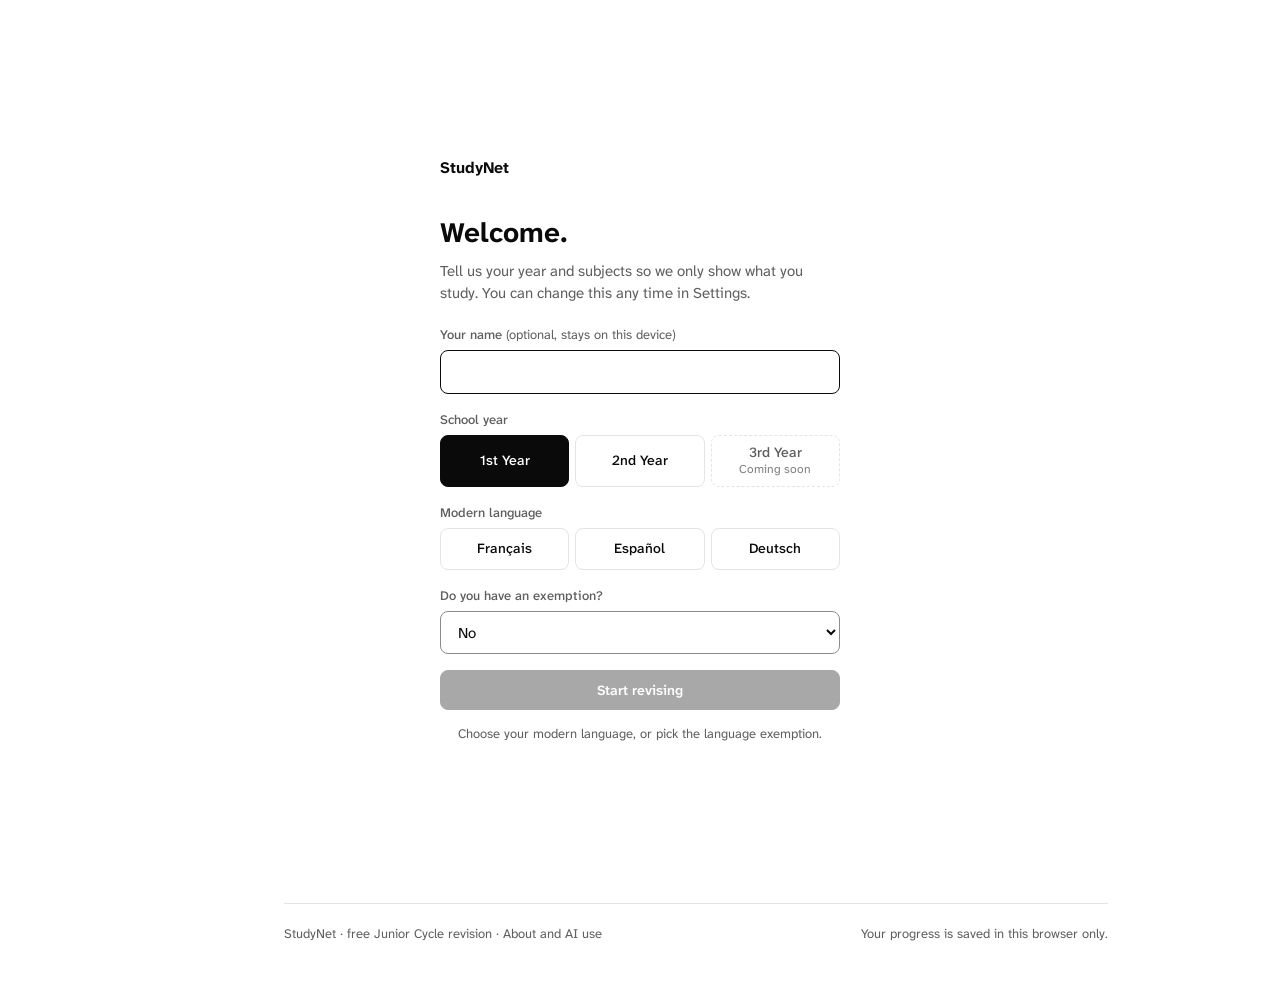
==== commit 21b3597f: "Gaeilge: ag and ar table (pronoun, English, ag and ar forms with English) Co-Authored-By: Claude Opu" ====
--- a/index.html
+++ b/index.html
@@ -14,10 +14,10 @@
 <link rel="preconnect" href="https://fonts.googleapis.com">
 <link rel="preconnect" href="https://fonts.gstatic.com" crossorigin>
 <link href="https://fonts.googleapis.com/css2?family=Atkinson+Hyperlegible+Next:wght@400..700&display=swap" rel="stylesheet">
-<link rel="stylesheet" href="app.css?v=44">
-<script src="shared.js?v=44"></script>
-<script src="subject.js?v=44"></script>
-<script src="maths.js?v=44"></script>
+<link rel="stylesheet" href="app.css?v=45">
+<script src="shared.js?v=45"></script>
+<script src="subject.js?v=45"></script>
+<script src="maths.js?v=45"></script>
 </head>
 <body>
 <noscript><p style="padding:2rem">StudyNet needs JavaScript to run.</p></noscript>
@@ -109,14 +109,14 @@
   </div>
 </div>
 
-<script src="data/irish.js?v=44"></script>
-<script src="data/french.js?v=44"></script>
-<script src="data/history.js?v=44"></script>
-<script src="data/geography.js?v=44"></script>
-<script src="data/science.js?v=44"></script>
-<script src="data/maths.js?v=44"></script>
-<script src="data/english.js?v=44"></script>
-<script>if (SN.secretUnlocked()) document.write('<script src="data/business.js?v=44"><\/script>'); // secret subject: only fetched once unlocked</script>
+<script src="data/irish.js?v=45"></script>
+<script src="data/french.js?v=45"></script>
+<script src="data/history.js?v=45"></script>
+<script src="data/geography.js?v=45"></script>
+<script src="data/science.js?v=45"></script>
+<script src="data/maths.js?v=45"></script>
+<script src="data/english.js?v=45"></script>
+<script>if (SN.secretUnlocked()) document.write('<script src="data/business.js?v=45"><\/script>'); // secret subject: only fetched once unlocked</script>
 <script>
 (function () {
   'use strict';
